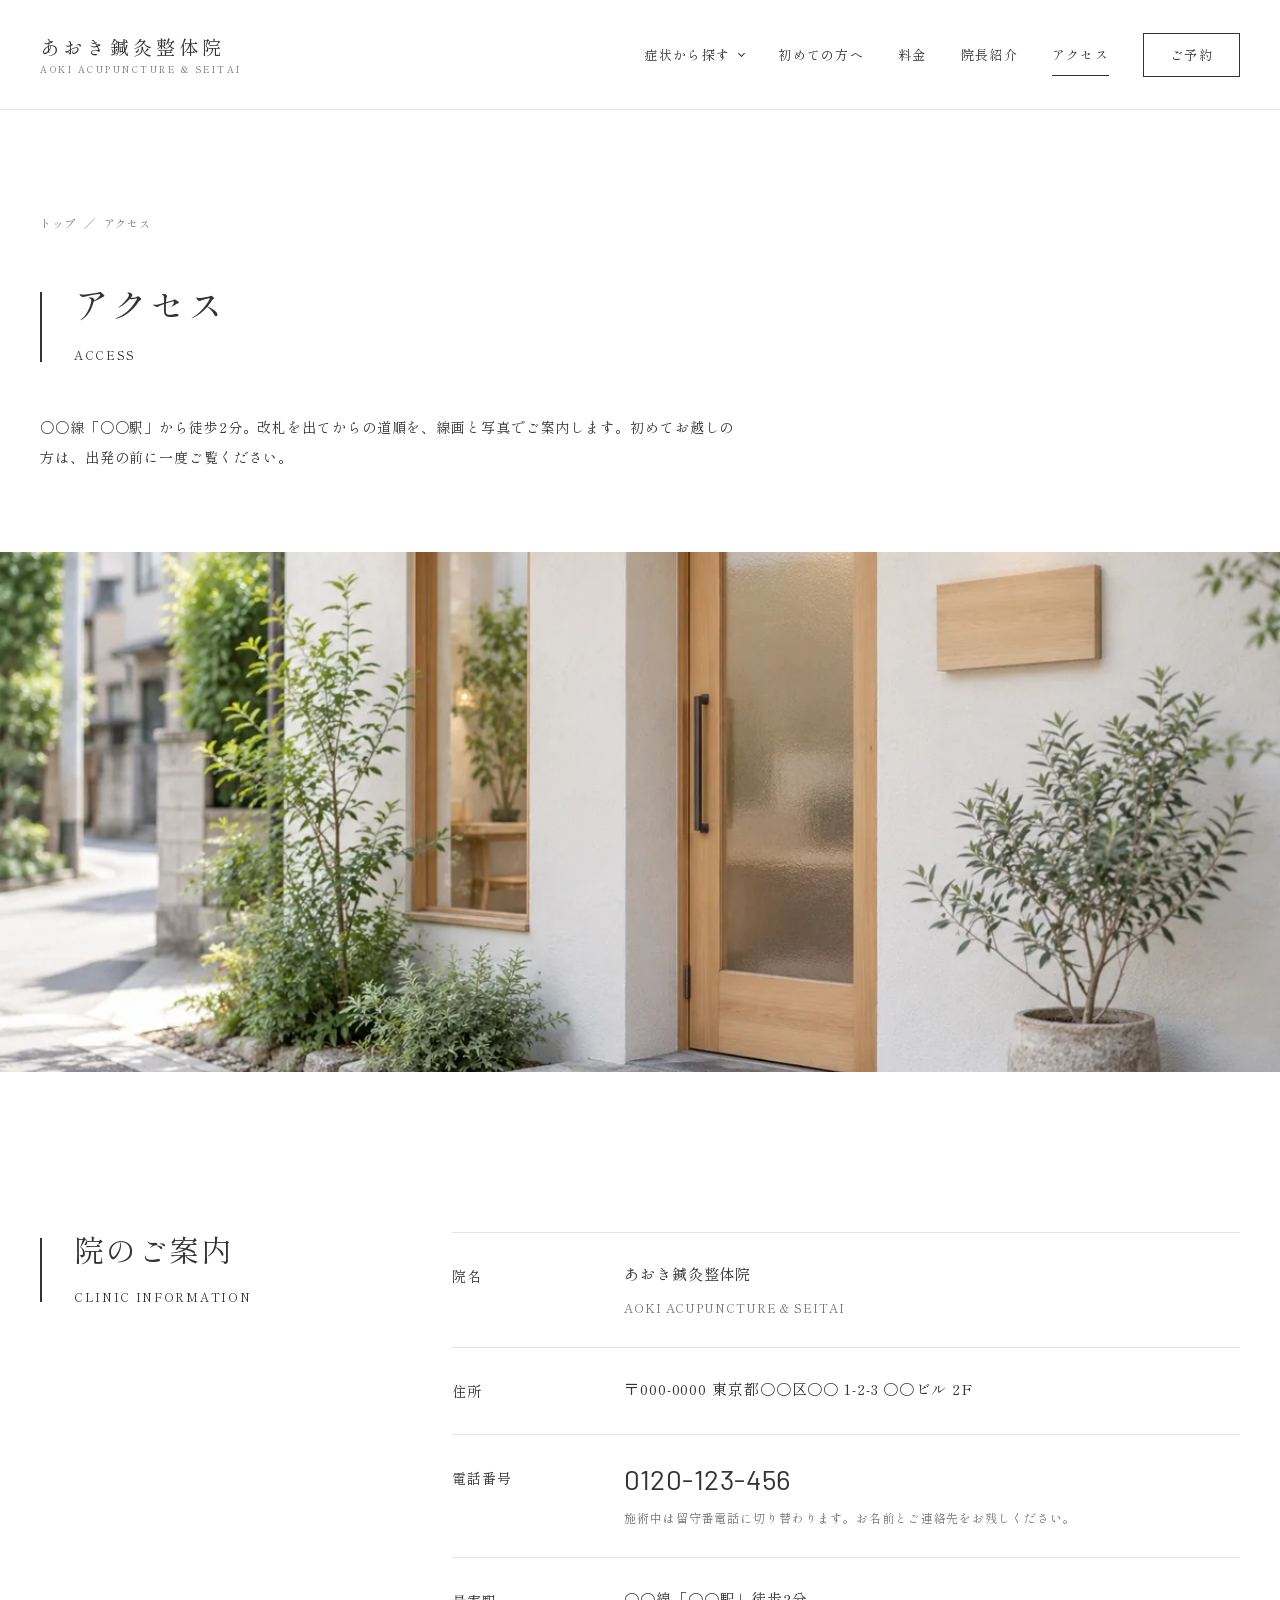
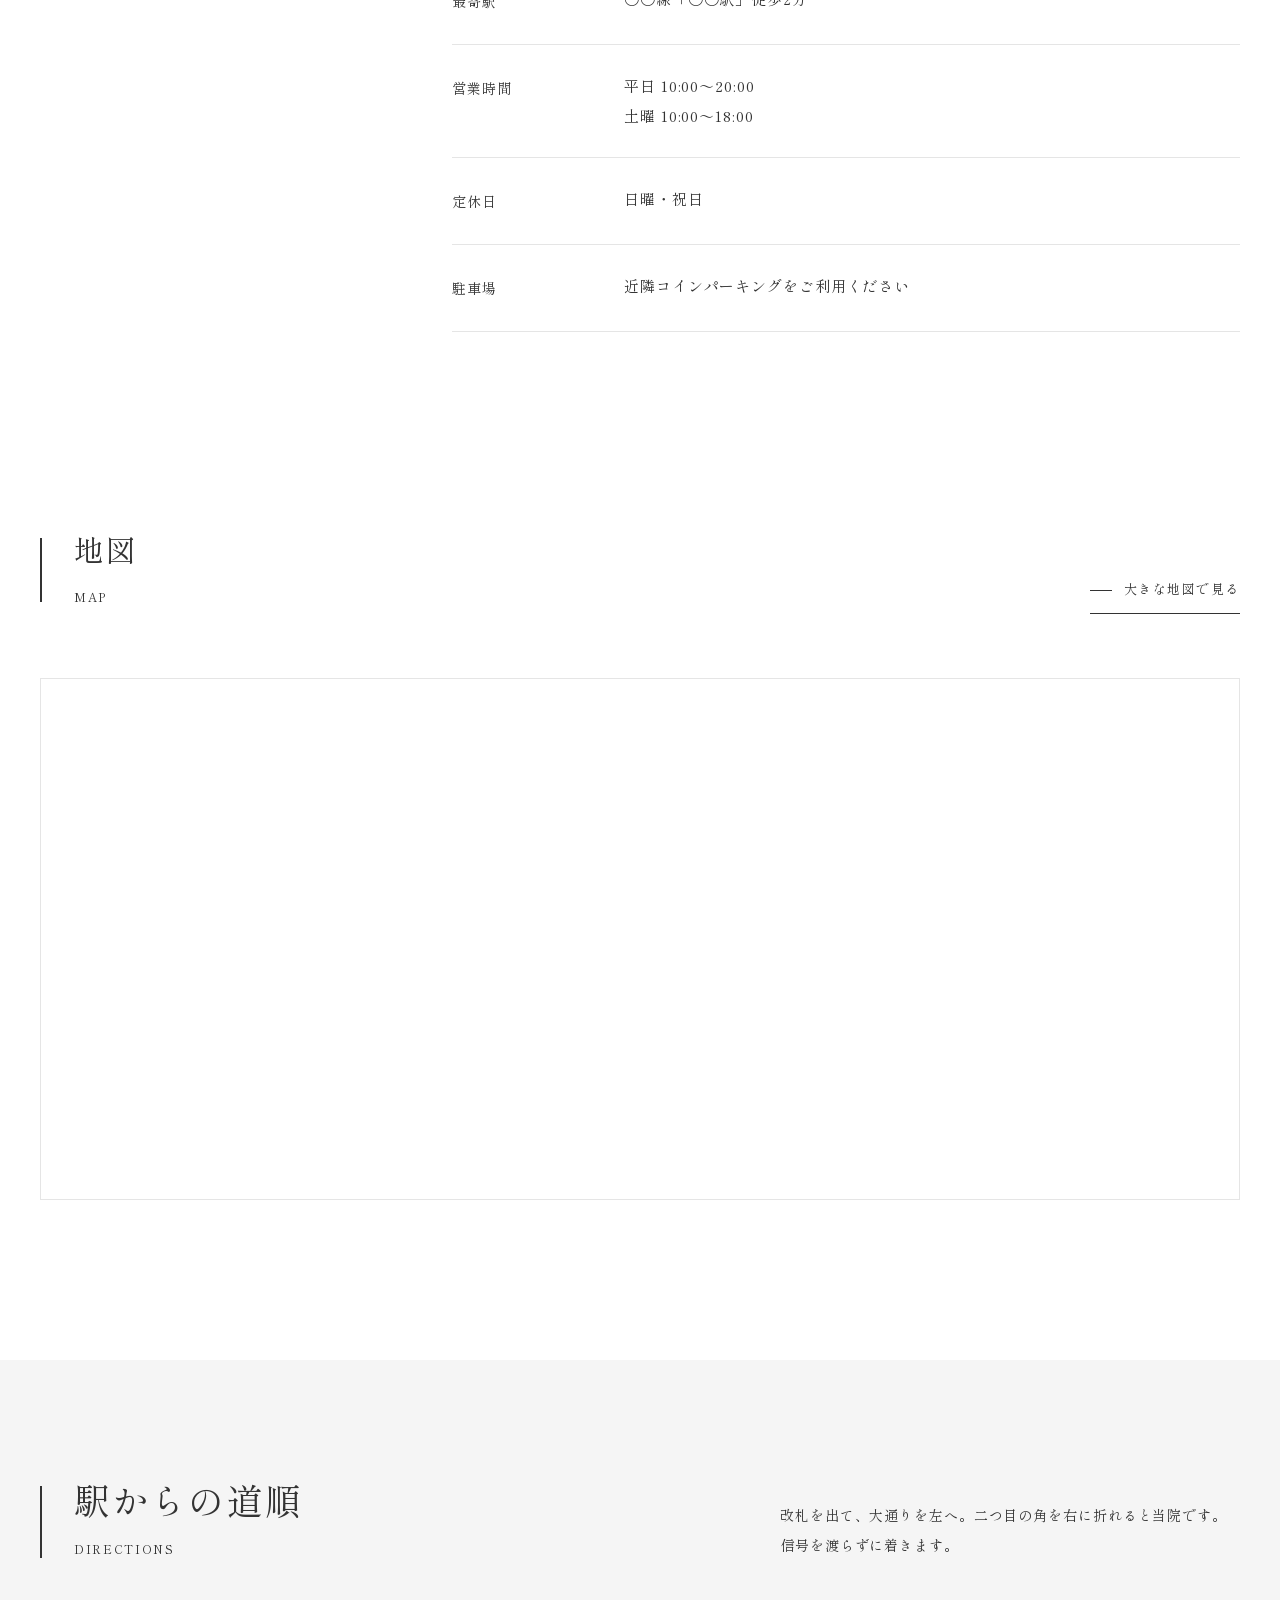
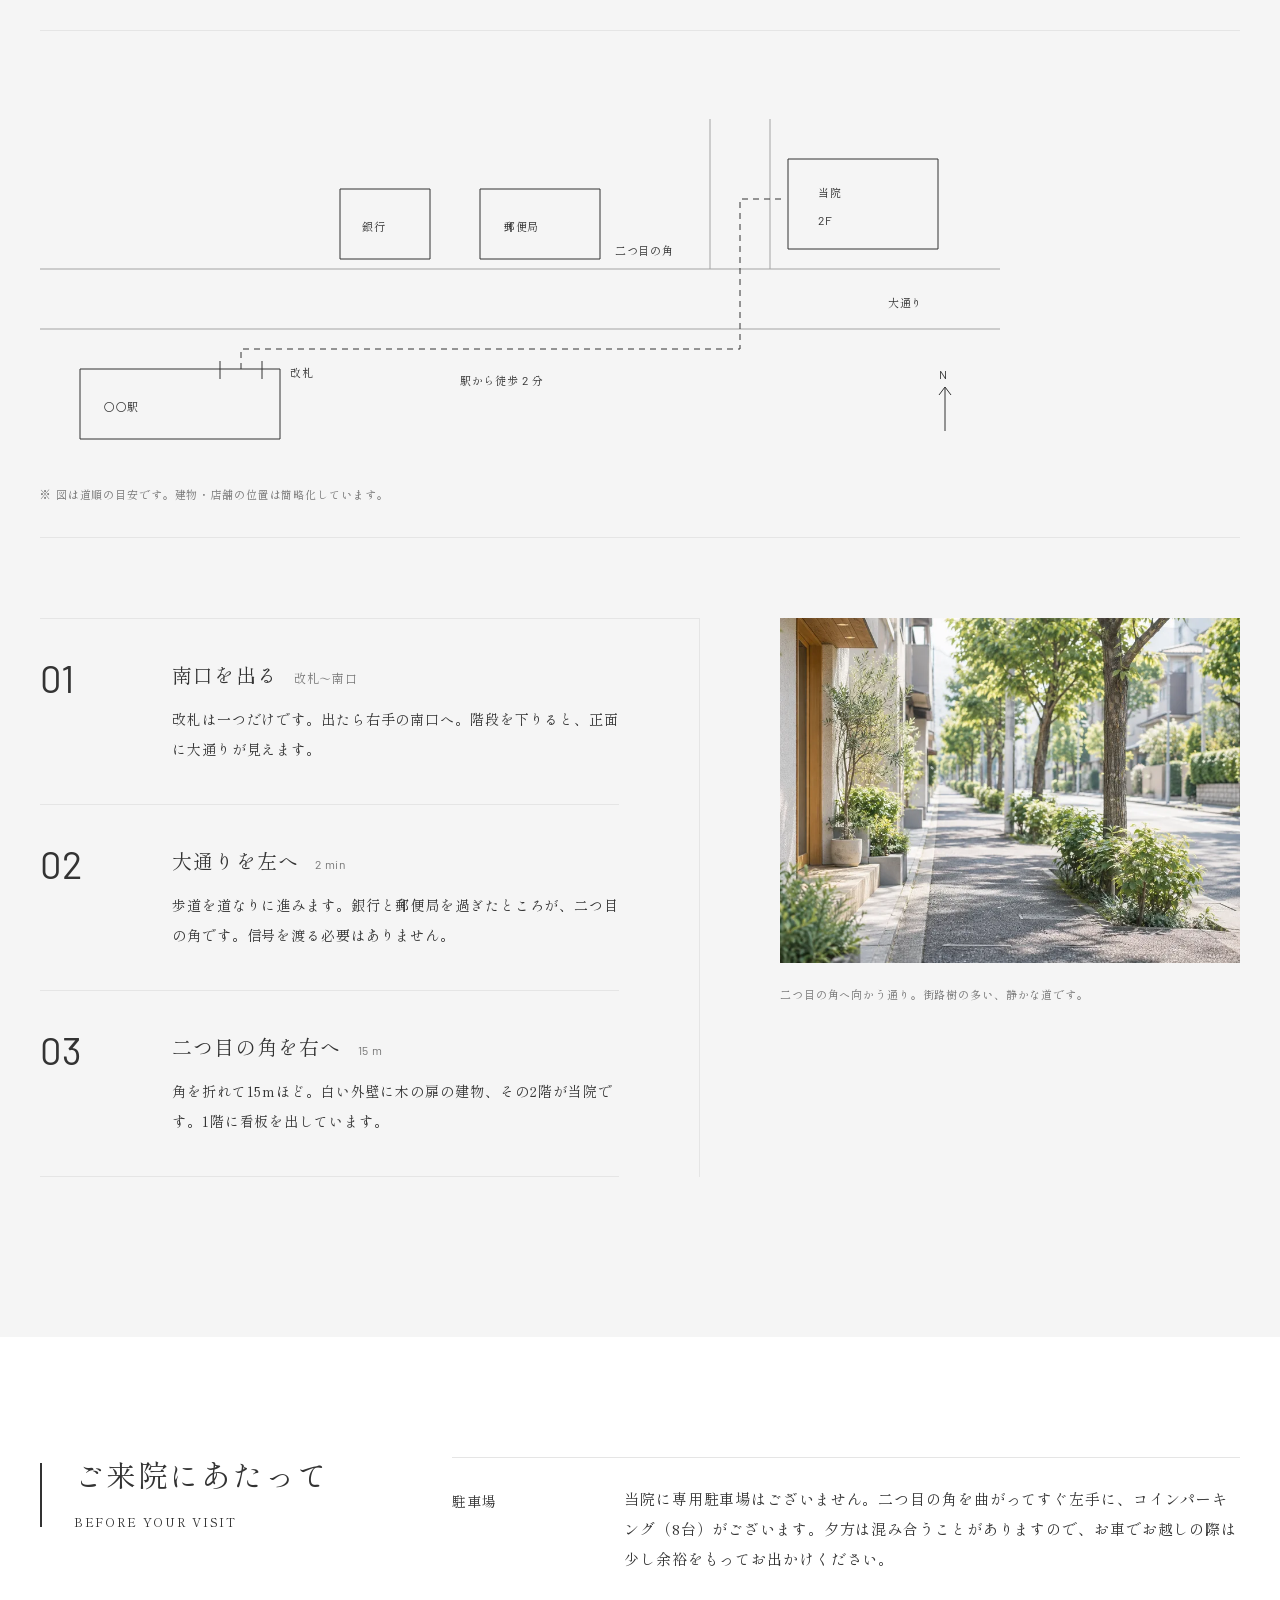
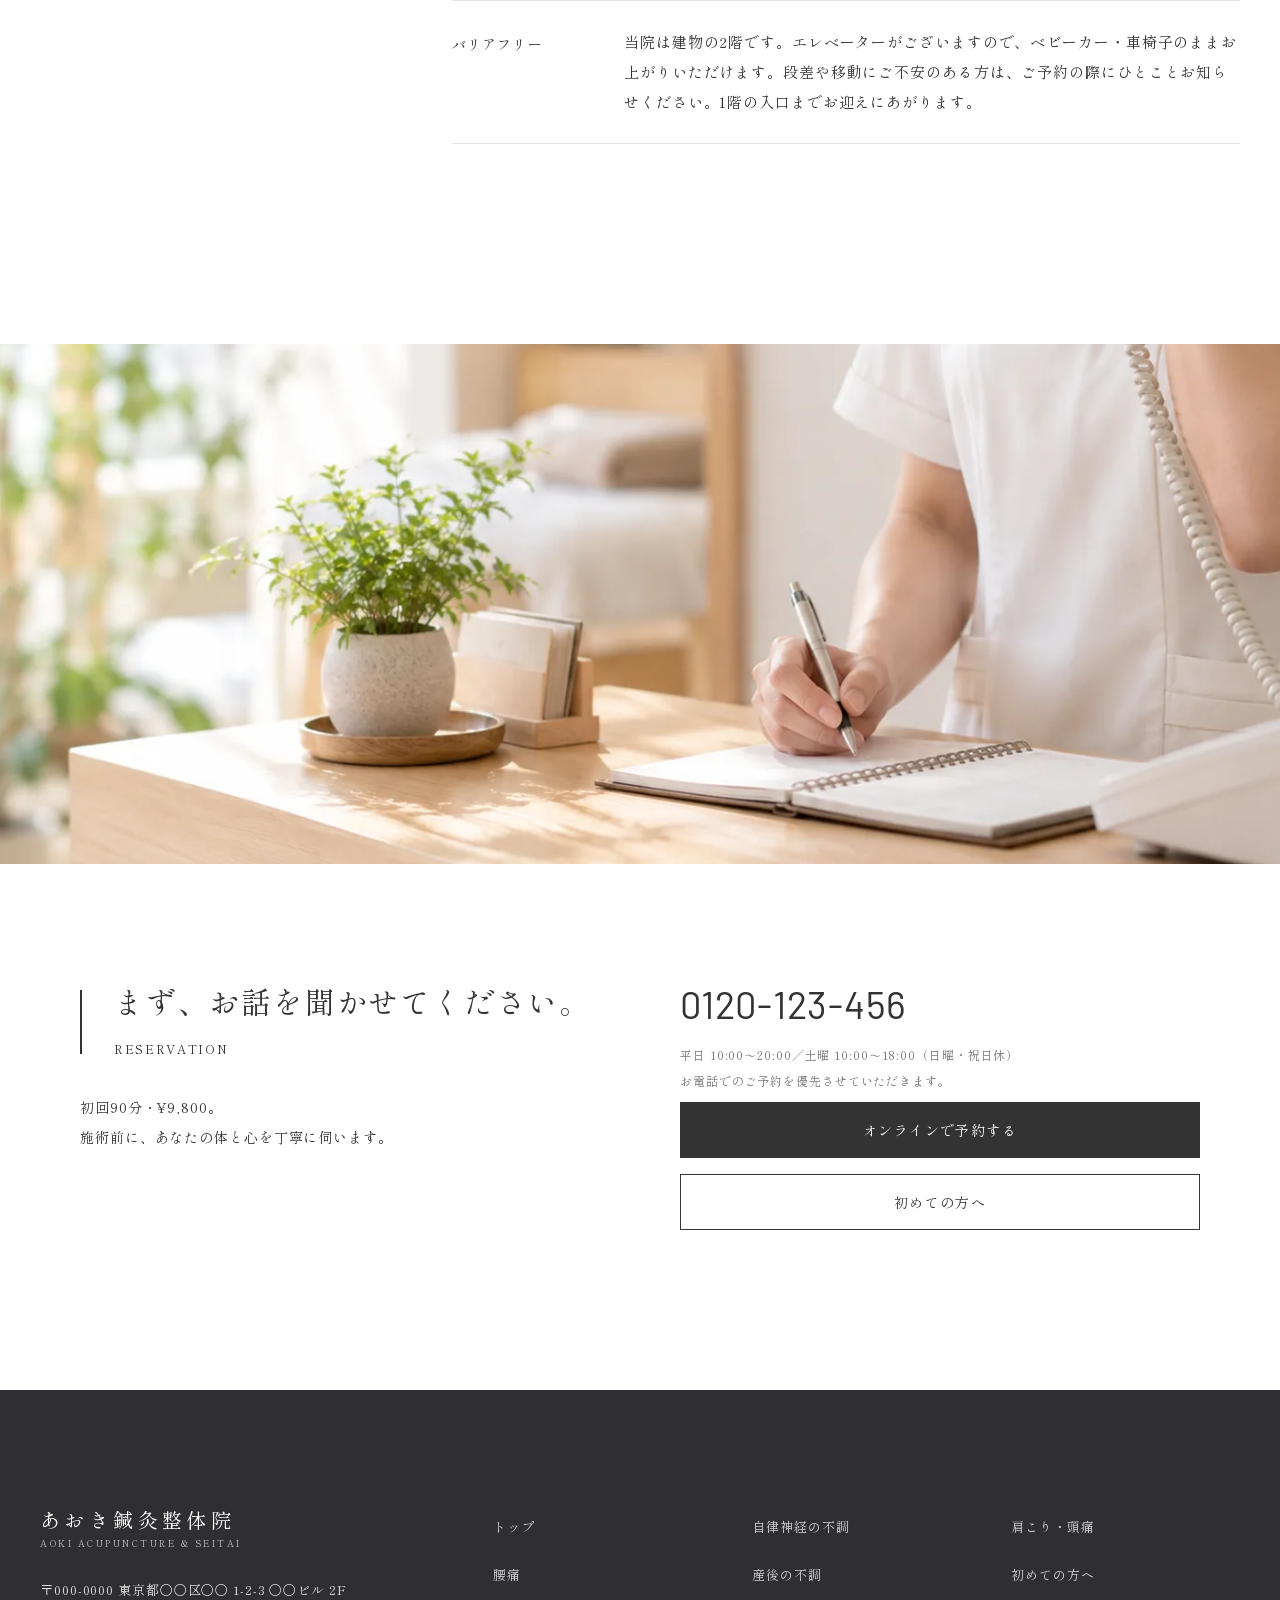
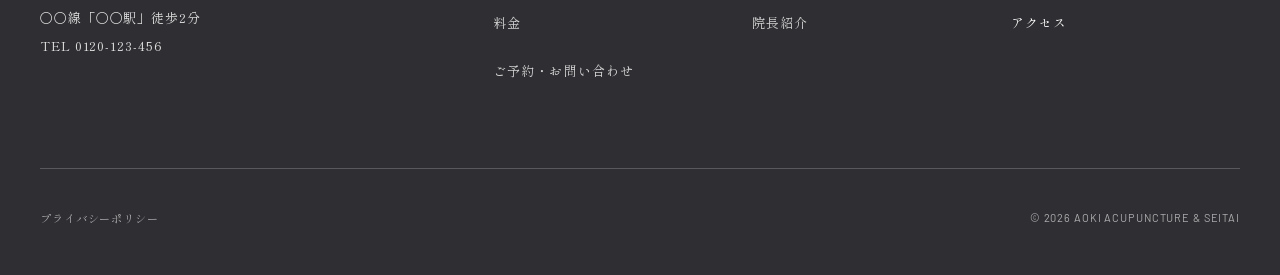
==== access/index.html @ 011b3045 "あおき鍼灸整体院（架空）— 治療院サイト 12ページ アンカー＝guntû の実測踏襲。1px罫と余白と級数だけで組み、 アクセント色・カード・角丸・影を持たない構成。 症状別4ページ／初診ハブ／帳面" ====
<!DOCTYPE html>
<html lang="ja">
<head>
<meta charset="UTF-8">
<meta name="viewport" content="width=device-width, initial-scale=1, viewport-fit=cover">
<title>アクセス｜あおき鍼灸整体院</title>
<meta name="description" content="あおき鍼灸整体院へのアクセス。○○線「○○駅」徒歩2分。住所・電話・営業時間・定休日・駐車場のご案内と、改札からの道順（線画マップ・写真・3ステップ）、バリアフリーについてまとめています。">
<meta name="theme-color" content="#2f2f33">
<link rel="canonical" href="https://sumiyakastudio.github.io/aoki-seitai/access/">
<meta property="og:site_name" content="あおき鍼灸整体院">
<meta property="og:type" content="website">
<meta property="og:title" content="アクセス｜あおき鍼灸整体院">
<meta property="og:description" content="○○線「○○駅」徒歩2分。改札からの道順を線画と写真でご案内します。">
<meta property="og:url" content="https://sumiyakastudio.github.io/aoki-seitai/access/">
<meta property="og:image" content="https://sumiyakastudio.github.io/aoki-seitai/img/ogp.jpg">
<meta name="twitter:card" content="summary_large_image">
<link rel="icon" href="../img/favicon.svg" type="image/svg+xml">
<link rel="apple-touch-icon" href="../img/apple-touch-icon.png">
<link rel="preconnect" href="https://fonts.googleapis.com">
<link rel="preconnect" href="https://fonts.gstatic.com" crossorigin>
<link href="https://fonts.googleapis.com/css2?family=Shippori+Mincho:wght@400;500&family=Noto+Serif+JP:wght@400&family=Barlow:wght@400;500&display=swap" rel="stylesheet">
<link rel="stylesheet" href="../css/base.css">
<link rel="stylesheet" href="../css/page-access.css">
<!-- 計測タグ（GA4/GTM）は受注後に有効化。ここに挿入する。 -->
<script type="application/ld+json">
{"@context":"https://schema.org","@type":"LocalBusiness","name":"あおき鍼灸整体院","alternateName":"AOKI ACUPUNCTURE & SEITAI","url":"https://sumiyakastudio.github.io/aoki-seitai/","telephone":"0120-123-456","address":{"@type":"PostalAddress","postalCode":"000-0000","addressRegion":"東京都","addressLocality":"○○区","streetAddress":"○○ 1-2-3 ○○ビル 2F","addressCountry":"JP"},"openingHours":["Mo-Fr 10:00-20:00","Sa 10:00-18:00"],"image":"https://sumiyakastudio.github.io/aoki-seitai/img/ogp.jpg","priceRange":"¥7,800〜¥9,800"}
</script>
<script type="application/ld+json">
{"@context":"https://schema.org","@type":"BreadcrumbList","itemListElement":[{"@type":"ListItem","position":1,"name":"トップ","item":"https://sumiyakastudio.github.io/aoki-seitai/"},{"@type":"ListItem","position":2,"name":"アクセス","item":"https://sumiyakastudio.github.io/aoki-seitai/access/"}]}
</script>
</head>
<body>

<a class="u-skip" href="#main">本文へ移動</a>

<header class="l-header" id="header">
  <div class="l-header__inner">
    <a class="l-logo" href="../" aria-label="あおき鍼灸整体院 トップページ">
      <span class="l-logo__ja">あおき鍼灸整体院</span>
      <span class="l-logo__en">AOKI ACUPUNCTURE &amp; SEITAI</span>
    </a>
    <nav class="l-nav" aria-label="グローバルナビゲーション">
      <ul class="l-nav__list">
        <li class="l-nav__item has-sub">
          <button type="button" aria-expanded="false" aria-controls="nav-sub-symptoms">症状から探す</button>
          <ul class="l-nav__sub" id="nav-sub-symptoms">
            <li><a href="../symptoms/autonomic/">自律神経の不調</a></li>
            <li><a href="../symptoms/neck-shoulder/">肩こり・頭痛</a></li>
            <li><a href="../symptoms/lower-back/">腰痛</a></li>
            <li><a href="../symptoms/postpartum/">産後の不調</a></li>
          </ul>
        </li>
        <li class="l-nav__item"><a href="../first-visit/">初めての方へ</a></li>
        <li class="l-nav__item"><a href="../price/">料金</a></li>
        <li class="l-nav__item"><a href="../director/">院長紹介</a></li>
        <li class="l-nav__item"><a href="../access/" aria-current="page">アクセス</a></li>
      </ul>
    </nav>
    <a class="l-header__cta" href="../contact/">ご予約</a>
    <button class="l-menu-btn" type="button" aria-expanded="false" aria-controls="menu" aria-label="メニューを開閉"><span></span><span></span></button>
  </div>
</header>

<div class="l-menu" id="menu" aria-hidden="true">
  <ul class="l-menu__list">
    <li><span>症状から探す</span>
      <ul class="l-menu__sub">
        <li><a href="../symptoms/autonomic/">自律神経の不調</a></li>
        <li><a href="../symptoms/neck-shoulder/">肩こり・頭痛</a></li>
        <li><a href="../symptoms/lower-back/">腰痛</a></li>
        <li><a href="../symptoms/postpartum/">産後の不調</a></li>
      </ul>
    </li>
    <li><a href="../first-visit/">初めての方へ</a></li>
    <li><a href="../price/">料金</a></li>
    <li><a href="../director/">院長紹介</a></li>
    <li><a href="../access/" aria-current="page">アクセス</a></li>
    <li><a href="../contact/">ご予約・お問い合わせ</a></li>
  </ul>
  <div class="l-menu__foot">
    <a class="c-num" href="tel:0120123456" style="font-size:30px;letter-spacing:.02em;">0120-123-456</a>
    <p class="c-note">平日 10:00〜20:00／土曜 10:00〜18:00（日曜・祝日休）</p>
  </div>
</div>

<main id="main">

  <!-- ===== 見出し帯 ===== -->
  <div class="p-head">
    <div class="l-container">
      <nav aria-label="パンくずリスト">
        <ol class="c-breadcrumb">
          <li><a href="../">トップ</a></li>
          <li aria-current="page">アクセス</li>
        </ol>
      </nav>
      <div class="p-head__inner">
        <h1 class="p-head__title">アクセス</h1>
        <span class="p-head__en">Access</span>
      </div>
      <p class="p-head__lead">○○線「○○駅」から徒歩2分。改札を出てからの道順を、線画と写真でご案内します。初めてお越しの方は、出発の前に一度ご覧ください。</p>
    </div>
    <div class="p-head__visual l-container--full" data-reveal>
      <img src="../img/exterior.webp" alt="白い外壁と木の扉の あおき鍼灸整体院 外観" width="1200" height="800" fetchpriority="high" decoding="async">
    </div>
  </div>

  <!-- ===== ① 院のご案内 ===== -->
  <section class="l-section p-info" aria-labelledby="info-t">
    <div class="l-container">
      <div class="p-info__grid">
        <h2 class="c-title" id="info-t" data-reveal><span class="c-title__ja">院のご案内</span><span class="c-title__en">Clinic Information</span></h2>
        <dl class="c-spec c-spec--narrow" data-reveal>
          <div class="c-spec__row">
            <dt class="c-spec__key">院名</dt>
            <dd class="c-spec__val">あおき鍼灸整体院<p class="c-note">AOKI ACUPUNCTURE &amp; SEITAI</p></dd>
          </div>
          <div class="c-spec__row">
            <dt class="c-spec__key">住所</dt>
            <dd class="c-spec__val">〒000-0000 東京都○○区○○ 1-2-3 ○○ビル 2F</dd>
          </div>
          <div class="c-spec__row">
            <dt class="c-spec__key">電話番号</dt>
            <dd class="c-spec__val"><a class="c-num p-info__tel" href="tel:0120123456">0120-123-456</a><p class="c-note">施術中は留守番電話に切り替わります。お名前とご連絡先をお残しください。</p></dd>
          </div>
          <div class="c-spec__row">
            <dt class="c-spec__key">最寄駅</dt>
            <dd class="c-spec__val">○○線「○○駅」徒歩2分</dd>
          </div>
          <div class="c-spec__row">
            <dt class="c-spec__key">営業時間</dt>
            <dd class="c-spec__val">平日 10:00〜20:00<br>土曜 10:00〜18:00</dd>
          </div>
          <div class="c-spec__row">
            <dt class="c-spec__key">定休日</dt>
            <dd class="c-spec__val">日曜・祝日</dd>
          </div>
          <div class="c-spec__row">
            <dt class="c-spec__key">駐車場</dt>
            <dd class="c-spec__val">近隣コインパーキングをご利用ください</dd>
          </div>
        </dl>
      </div>
    </div>
  </section>

  <!-- ===== ② 地図 ===== -->
  <section class="l-section p-map" aria-labelledby="map-t">
    <div class="l-container">
      <div class="p-map__head">
        <h2 class="c-title" id="map-t" data-reveal><span class="c-title__ja">地図</span><span class="c-title__en">Map</span></h2>
        <a class="c-link c-link--arrow p-map__link" href="https://www.google.com/maps?q=%E6%9D%B1%E4%BA%AC%E9%A7%85" target="_blank" rel="noopener">大きな地図で見る</a>
      </div>
      <div class="p-map__frame" data-reveal>
        <iframe title="あおき鍼灸整体院 周辺の地図" src="https://www.google.com/maps?q=%E6%9D%B1%E4%BA%AC%E9%A7%85&output=embed" loading="lazy" referrerpolicy="no-referrer-when-downgrade"></iframe>
      </div>
    </div>
  </section>

  <!-- ===== ③ 駅からの道順 ===== -->
  <section class="l-band p-route" aria-labelledby="route-t">
    <div class="l-container">
      <div class="p-route__head">
        <h2 class="c-title c-title--lg" id="route-t" data-reveal><span class="c-title__ja">駅からの道順</span><span class="c-title__en">Directions</span></h2>
        <p class="c-lead" data-reveal>改札を出て、大通りを左へ。二つ目の角を右に折れると当院です。信号を渡らずに着きます。</p>
      </div>

      <div class="p-route__fig" data-reveal>
        <div class="p-route__draw p-route__draw--pc">
          <svg class="c-draw" viewBox="0 0 960 380" role="img" aria-label="○○駅の改札から当院までの道順を示した線画の地図。改札を出て大通りの歩道を進み、銀行と郵便局を過ぎた二つ目の角を右に曲がると、突き当たり手前の右手に当院があります。">
            <line class="ln-thin" x1="0" y1="190" x2="960" y2="190"></line>
            <line class="ln-thin" x1="0" y1="250" x2="960" y2="250"></line>
            <text x="848" y="228">大通り</text>
            <line class="ln-thin" x1="670" y1="190" x2="670" y2="40"></line>
            <line class="ln-thin" x1="730" y1="190" x2="730" y2="40"></line>
            <text x="575" y="176">二つ目の角</text>
            <rect class="ln" x="40" y="290" width="200" height="70"></rect>
            <text x="64" y="332">○○駅</text>
            <line class="ln" x1="180" y1="282" x2="180" y2="300"></line>
            <line class="ln" x1="222" y1="282" x2="222" y2="300"></line>
            <text x="250" y="298">改札</text>
            <rect class="ln" x="300" y="110" width="90" height="70"></rect>
            <text x="322" y="152">銀行</text>
            <rect class="ln" x="440" y="110" width="120" height="70"></rect>
            <text x="464" y="152">郵便局</text>
            <rect class="ln" x="748" y="80" width="150" height="90"></rect>
            <text x="778" y="118">当院</text>
            <text class="num" x="778" y="146">2F</text>
            <polyline class="ln-dash" points="201,290 201,270 700,270 700,120 744,120"></polyline>
            <text x="420" y="306">駅から徒歩</text>
            <text class="num" x="482" y="306">2</text>
            <text x="492" y="306">分</text>
            <line class="ln" x1="905" y1="352" x2="905" y2="308"></line>
            <polyline class="ln" points="899,316 905,308 911,316"></polyline>
            <text class="num" x="899" y="300">N</text>
          </svg>
        </div>
        <div class="p-route__draw p-route__draw--sp">
          <svg class="c-draw" viewBox="0 0 360 620" role="img" aria-label="○○駅の改札から当院までの道順を示した線画の地図。改札を出て大通りの歩道を進み、銀行と郵便局を過ぎた二つ目の角を右に曲がると、突き当たり手前の右手に当院があります。">
            <line class="ln-thin" x1="0" y1="420" x2="360" y2="420"></line>
            <line class="ln-thin" x1="0" y1="470" x2="360" y2="470"></line>
            <text x="16" y="452">大通り</text>
            <line class="ln-thin" x1="200" y1="420" x2="200" y2="180"></line>
            <line class="ln-thin" x1="260" y1="420" x2="260" y2="180"></line>
            <text x="272" y="406">二つ目の角</text>
            <rect class="ln" x="20" y="520" width="150" height="70"></rect>
            <text x="38" y="562">○○駅</text>
            <line class="ln" x1="110" y1="512" x2="110" y2="530"></line>
            <line class="ln" x1="146" y1="512" x2="146" y2="530"></line>
            <text x="182" y="528">改札</text>
            <rect class="ln" x="16" y="310" width="80" height="70"></rect>
            <text x="36" y="352">銀行</text>
            <rect class="ln" x="112" y="310" width="80" height="70"></rect>
            <text x="124" y="352">郵便局</text>
            <rect class="ln" x="176" y="86" width="140" height="80"></rect>
            <text x="204" y="124">当院</text>
            <text class="num" x="204" y="150">2F</text>
            <polyline class="ln-dash" points="128,520 128,492 230,492 230,166"></polyline>
            <text x="16" y="508">駅から徒歩</text>
            <text class="num" x="78" y="508">2</text>
            <text x="88" y="508">分</text>
            <line class="ln" x1="40" y1="250" x2="40" y2="206"></line>
            <polyline class="ln" points="34,214 40,206 46,214"></polyline>
            <text class="num" x="34" y="198">N</text>
          </svg>
        </div>
        <p class="c-cap p-route__cap">※ 図は道順の目安です。建物・店舗の位置は簡略化しています。</p>
      </div>

      <div class="c-split c-split--narrow c-split--rule p-route__grid">
        <ol class="c-steps" data-reveal>
          <li class="c-steps__item">
            <div>
              <h3 class="c-steps__title">南口を出る<span class="c-steps__time">改札〜南口</span></h3>
              <p class="c-steps__text">改札は一つだけです。出たら右手の南口へ。階段を下りると、正面に大通りが見えます。</p>
            </div>
          </li>
          <li class="c-steps__item">
            <div>
              <h3 class="c-steps__title">大通りを左へ<span class="c-steps__time">2 min</span></h3>
              <p class="c-steps__text">歩道を道なりに進みます。銀行と郵便局を過ぎたところが、二つ目の角です。信号を渡る必要はありません。</p>
            </div>
          </li>
          <li class="c-steps__item">
            <div>
              <h3 class="c-steps__title">二つ目の角を右へ<span class="c-steps__time">15 m</span></h3>
              <p class="c-steps__text">角を折れて15mほど。白い外壁に木の扉の建物、その2階が当院です。1階に看板を出しています。</p>
            </div>
          </li>
        </ol>
        <figure class="c-figure p-route__photo" data-reveal>
          <img src="../img/route-01.webp" alt="駅から当院へ向かう、緑の多い住宅街の通り" width="800" height="600" loading="lazy" decoding="async">
          <figcaption>二つ目の角へ向かう通り。街路樹の多い、静かな道です。</figcaption>
        </figure>
      </div>
    </div>
  </section>

  <!-- ===== ④ ご来院にあたって ===== -->
  <section class="l-section p-before" aria-labelledby="before-t">
    <div class="l-container">
      <div class="p-before__grid">
        <h2 class="c-title" id="before-t" data-reveal><span class="c-title__ja">ご来院にあたって</span><span class="c-title__en">Before Your Visit</span></h2>
        <dl class="c-spec c-spec--narrow" data-reveal>
          <div class="c-spec__row">
            <dt class="c-spec__key">駐車場</dt>
            <dd class="c-spec__val">当院に専用駐車場はございません。二つ目の角を曲がってすぐ左手に、コインパーキング（8台）がございます。夕方は混み合うことがありますので、お車でお越しの際は少し余裕をもってお出かけください。</dd>
          </div>
          <div class="c-spec__row">
            <dt class="c-spec__key">バリアフリー</dt>
            <dd class="c-spec__val">当院は建物の2階です。エレベーターがございますので、ベビーカー・車椅子のままお上がりいただけます。段差や移動にご不安のある方は、ご予約の際にひとことお知らせください。1階の入口までお迎えにあがります。</dd>
          </div>
        </dl>
      </div>
    </div>
  </section>

</main>

<!-- ===== ご予約 ===== -->
<section class="l-cta" aria-labelledby="cta-t">
  <div class="l-cta__visual"><img src="../img/reception.webp" alt="受付で電話に応対するスタッフ" width="1400" height="1208" loading="lazy" decoding="async"></div>
  <div class="l-cta__body">
    <div class="l-cta__grid">
      <div data-reveal>
        <h2 class="c-title" id="cta-t"><span class="c-title__ja">まず、お話を<br class="br-sp">聞かせてください。</span><span class="c-title__en">Reservation</span></h2>
        <p class="c-title__lead">初回90分・¥9,800。<br>施術前に、あなたの体と心を丁寧に伺います。</p>
      </div>
      <div data-reveal>
        <a class="l-cta__tel" href="tel:0120123456">0120-123-456</a>
        <p class="l-cta__hours">平日 10:00〜20:00／土曜 10:00〜18:00（日曜・祝日休）<br>お電話でのご予約を優先させていただきます。</p>
        <div class="l-cta__btns u-mt-4">
          <a class="c-btn c-btn--fill" href="../contact/">オンラインで予約する</a>
          <a class="c-btn" href="../first-visit/">初めての方へ</a>
        </div>
      </div>
    </div>
  </div>
</section>

<footer class="l-footer">
  <div class="l-footer__inner">
    <div class="l-footer__top">
      <div>
        <a class="l-logo l-footer__logo" href="../" aria-label="あおき鍼灸整体院 トップページ">
          <span class="l-logo__ja">あおき鍼灸整体院</span>
          <span class="l-logo__en">AOKI ACUPUNCTURE &amp; SEITAI</span>
        </a>
        <address class="l-footer__addr">〒000-0000 東京都○○区○○ 1-2-3 ○○ビル 2F<br>○○線「○○駅」徒歩2分<br>TEL 0120-123-456</address>
      </div>
      <nav class="l-footer__nav" aria-label="フッターナビゲーション">
        <a href="../">トップ</a>
        <a href="../symptoms/autonomic/">自律神経の不調</a>
        <a href="../symptoms/neck-shoulder/">肩こり・頭痛</a>
        <a href="../symptoms/lower-back/">腰痛</a>
        <a href="../symptoms/postpartum/">産後の不調</a>
        <a href="../first-visit/">初めての方へ</a>
        <a href="../price/">料金</a>
        <a href="../director/">院長紹介</a>
        <a href="../access/" aria-current="page">アクセス</a>
        <a href="../contact/">ご予約・お問い合わせ</a>
      </nav>
    </div>
    <div class="l-footer__bottom">
      <a href="../privacy/">プライバシーポリシー</a>
      <span class="l-footer__copy">© 2026 AOKI ACUPUNCTURE &amp; SEITAI</span>
    </div>
  </div>
</footer>

<nav class="l-spbar" aria-label="ご予約ショートカット">
  <a href="tel:0120123456">お電話</a>
  <a class="is-fill" href="../contact/">ご予約</a>
</nav>

<script src="../js/main.js" defer></script>
</body>
</html>
---- css/base.css ----
/* =====================================================================
   aoki-seitai — base.css v2（憲法 _rough/references/sources-v2.md の実装）
   アンカー＝guntû。罫を1本引いて、あとは全部空白にする。
   影ゼロ／角丸ゼロ／カードゼロ／アクセント色ゼロ。
   ===================================================================== */

/* ---------- 0. トークン ---------- */
:root{
  --bg:#fff; --bg-soft:#f5f5f5; --bg-mid:#efefef;
  --ink:#333; --ink-mid:#767676; --ink-sub:#a3a3a3; --dark:#2f2f33;
  --rule:#e5e5e5; --rule-ink:#333;
  --font:"Shippori Mincho","Noto Serif JP",serif;
  --font-num:"Barlow","Shippori Mincho",sans-serif;
  --w-full:1400px; --w-main:1200px; --w-text:700px; --w-mid:860px;
  --s-1:8px; --s-2:16px; --s-3:24px; --s-4:32px; --s-5:48px; --s-6:64px;
  --s-8:80px; --s-10:120px; --s-12:160px; --s-14:200px;
  --header-h:110px; --gutter:40px;
  --dur:1.2s;
}
@media (max-width:1023px){ :root{ --header-h:76px; --gutter:28px;
  --s-8:64px; --s-10:88px; --s-12:112px; --s-14:136px; } }
@media (max-width:767px){ :root{ --header-h:64px; --gutter:20px;
  --s-8:56px; --s-10:72px; --s-12:88px; --s-14:104px; } }

/* ---------- 1. リセット ---------- */
*,*::before,*::after{ box-sizing:border-box; }
html{ -webkit-text-size-adjust:100%; }
body{ margin:0; background:var(--bg); color:var(--ink);
  font-family:var(--font); font-size:15px; line-height:34px; letter-spacing:.06em;
  -webkit-font-smoothing:antialiased; overflow-x:clip; }
h1,h2,h3,h4,h5,p,ul,ol,dl,dd,figure,blockquote{ margin:0; }
ul,ol{ padding:0; list-style:none; }
img,svg,video,iframe{ display:block; max-width:100%; }
img{ height:auto; }
a{ color:inherit; text-decoration:none; }
button{ font:inherit; color:inherit; background:none; border:0; padding:0; cursor:pointer; }
input,textarea,select{ font:inherit; color:inherit; }
address{ font-style:normal; }
table{ border-collapse:collapse; width:100%; }
strong{ font-weight:500; }
:focus-visible{ outline:1px solid var(--ink); outline-offset:4px; }
.u-skip{ position:absolute; left:12px; top:-80px; z-index:10000; padding:12px 20px; background:var(--ink); color:#fff; font-size:13px; letter-spacing:.08em; }
.u-skip:focus{ top:12px; }
.u-vh{ position:absolute!important; width:1px; height:1px; margin:-1px; padding:0; overflow:hidden; clip:rect(0 0 0 0); clip-path:inset(50%); white-space:nowrap; border:0; }
body.is-locked{ overflow:hidden; }
::selection{ background:#e8e8e6; }

/* ---------- 2. タイポグラフィ ---------- */
h1,h2,h3,h4{ font-family:var(--font); font-weight:400; color:var(--ink); letter-spacing:.06em; }
.c-num{ font-family:var(--font-num); letter-spacing:.02em; font-weight:400; }
.c-en{ font-family:var(--font); font-size:12px; letter-spacing:.12em; text-transform:uppercase; color:var(--ink); line-height:1.6; }
.c-lead{ font-size:14px; line-height:30px; }
.c-note{ font-size:12px; line-height:26px; color:var(--ink-mid); }
.c-cap{ font-size:11px; line-height:22px; color:var(--ink-mid); letter-spacing:.08em; }
.br-sp{ display:none; }
@media (max-width:767px){ .br-sp{ display:inline; } .br-pc{ display:none; } }
.u-nb{ white-space:nowrap; }

/* ---------- 3. レイアウト ---------- */
.l-container{ width:100%; max-width:calc(var(--w-main) + var(--gutter)*2); margin:0 auto; padding:0 var(--gutter); }
.l-container--text{ max-width:calc(var(--w-text) + var(--gutter)*2); }
.l-container--mid{ max-width:calc(var(--w-mid) + var(--gutter)*2); }
.l-container--full{ width:100%; max-width:var(--w-full); margin:0 auto; padding:0; }
.l-section{ position:relative; }
.l-band{ position:relative; background:var(--bg-soft); }
.l-band--mid{ background:var(--bg-mid); }
.l-rule{ border:0; border-top:1px solid var(--rule); margin:0; }

.u-mt-2{margin-top:var(--s-2)} .u-mt-3{margin-top:var(--s-3)} .u-mt-4{margin-top:var(--s-4)} .u-mt-5{margin-top:var(--s-5)} .u-mt-6{margin-top:var(--s-6)} .u-mt-8{margin-top:var(--s-8)} .u-mt-10{margin-top:var(--s-10)} .u-mt-12{margin-top:var(--s-12)}
.u-mb-2{margin-bottom:var(--s-2)} .u-mb-3{margin-bottom:var(--s-3)} .u-mb-4{margin-bottom:var(--s-4)} .u-mb-5{margin-bottom:var(--s-5)} .u-mb-6{margin-bottom:var(--s-6)} .u-mb-8{margin-bottom:var(--s-8)} .u-mb-10{margin-bottom:var(--s-10)}
.u-pt-8{padding-top:var(--s-8)} .u-pt-10{padding-top:var(--s-10)} .u-pt-12{padding-top:var(--s-12)} .u-pt-14{padding-top:var(--s-14)}
.u-pb-8{padding-bottom:var(--s-8)} .u-pb-10{padding-bottom:var(--s-10)} .u-pb-12{padding-bottom:var(--s-12)} .u-pb-14{padding-bottom:var(--s-14)}
.u-center{ text-align:center; }

/* ---------- 4. ヘッダー ---------- */
.l-header{ position:fixed; top:0; left:0; width:100%; height:var(--header-h); z-index:900;
  background:rgba(255,255,255,.94); transition:height .3s ease, background .3s ease; }
.l-header.is-scroll{ height:76px; }
.l-header::after{ content:""; position:absolute; left:0; right:0; bottom:0; height:1px; background:var(--rule); }
.l-header__inner{ height:100%; display:flex; align-items:center; padding:0 var(--gutter); }
.l-logo{ display:block; line-height:1; }
.l-logo__ja{ display:block; font-size:19px; letter-spacing:.22em; color:var(--ink); }
.l-logo__en{ display:block; font-size:9px; letter-spacing:.28em; color:var(--ink-mid); margin-top:9px; }
.l-nav{ margin-left:auto; }
.l-nav__list{ display:flex; align-items:center; gap:34px; }
.l-nav__item{ position:relative; }
.l-nav__item > a, .l-nav__item > button{ display:inline-flex; align-items:center; height:var(--header-h); font-size:13px; letter-spacing:.1em; color:var(--ink); white-space:nowrap; transition:opacity .25s, height .3s ease; }
.l-header.is-scroll .l-nav__item > a, .l-header.is-scroll .l-nav__item > button{ height:76px; }
.l-nav__item > a:hover, .l-nav__item > button:hover{ opacity:.55; }
.l-nav__item > a[aria-current="page"]{ position:relative; }
.l-nav__item > a[aria-current="page"]::after{ content:""; position:absolute; left:0; right:0; bottom:34px; height:1px; background:var(--ink); }
.l-nav__item.has-sub > button::after{ content:""; display:inline-block; width:5px; height:5px; margin-left:9px; border-right:1px solid currentColor; border-bottom:1px solid currentColor; transform:translateY(-2px) rotate(45deg); }
.l-nav__sub{ position:absolute; left:-20px; top:calc(100% - 20px); min-width:210px; padding:10px 0; background:#fff; border:1px solid var(--rule);
  opacity:0; visibility:hidden; transform:translateY(6px); transition:opacity .25s, transform .25s, visibility .25s; }
.l-nav__item.has-sub:hover .l-nav__sub, .l-nav__item.has-sub.is-open .l-nav__sub{ opacity:1; visibility:visible; transform:none; }
.l-nav__sub a{ display:block; padding:10px 20px; font-size:13px; letter-spacing:.08em; color:var(--ink); transition:background .2s; }
.l-nav__sub a:hover, .l-nav__sub a[aria-current="page"]{ background:var(--bg-soft); }
.l-header__cta{ display:inline-flex; align-items:center; justify-content:center; height:44px; padding:0 26px; margin-left:34px; border:1px solid var(--ink); font-size:13px; letter-spacing:.1em; color:var(--ink); transition:background .25s, color .25s; }
.l-header__cta:hover{ background:var(--ink); color:#fff; }
.l-menu-btn{ display:none; position:relative; width:40px; height:40px; margin-left:auto; }
.l-menu-btn span{ position:absolute; left:8px; width:24px; height:1px; background:var(--ink); transition:transform .3s, opacity .3s; }
.l-menu-btn span:nth-child(1){ top:15px; } .l-menu-btn span:nth-child(2){ top:24px; }
.l-menu-btn[aria-expanded="true"] span:nth-child(1){ transform:translateY(4.5px) rotate(20deg); }
.l-menu-btn[aria-expanded="true"] span:nth-child(2){ transform:translateY(-4.5px) rotate(-20deg); }
.l-menu{ position:fixed; inset:0; z-index:880; background:var(--bg); overflow-y:auto; -webkit-overflow-scrolling:touch;
  padding:calc(var(--header-h) + 28px) var(--gutter) 120px; opacity:0; visibility:hidden; transition:opacity .35s ease, visibility .35s; }
.l-menu.is-open{ opacity:1; visibility:visible; }
.l-menu__list > li{ border-top:1px solid var(--rule); }
.l-menu__list > li:last-child{ border-bottom:1px solid var(--rule); }
.l-menu__list > li > a{ display:block; padding:22px 2px; font-size:17px; letter-spacing:.1em; }
.l-menu__list > li > span{ display:block; padding:20px 2px 4px; font-size:12px; letter-spacing:.12em; color:var(--ink-mid); }
.l-menu__sub{ padding:0 0 16px 18px; }
.l-menu__sub a{ display:block; padding:11px 2px; font-size:15px; letter-spacing:.08em; }
.l-menu__foot{ margin-top:48px; }
@media (max-width:1023px){
  .l-nav, .l-header__cta{ display:none; }
  .l-menu-btn{ display:block; }
  .l-logo__ja{ font-size:16px; letter-spacing:.18em; } .l-logo__en{ font-size:8px; margin-top:7px; }
}

/* ---------- 5. 見出しの型（guntûの署名：2px×70pxの縦罫＋詰めた見出し＋明朝の欧文） ---------- */
.c-title{ position:relative; padding-left:34px; }
.c-title::before{ content:""; position:absolute; left:0; top:6px; width:2px; height:64px; background:var(--rule-ink); }
.c-title__ja{ display:block; font-size:30px; line-height:34px; letter-spacing:.06em; color:var(--ink); }
.c-title__en{ display:block; margin-top:14px; font-size:12px; letter-spacing:.14em; text-transform:uppercase; color:var(--ink); }
.c-title--lg .c-title__ja{ font-size:36px; line-height:38px; }
.c-title--lg::before{ height:72px; }
.c-title--plain{ padding-left:0; }
.c-title--plain::before{ display:none; }
.c-title__lead{ margin-top:26px; font-size:14px; line-height:30px; }
.c-h3{ font-size:20px; line-height:32px; letter-spacing:.06em; }
.c-h4{ font-size:16px; line-height:30px; letter-spacing:.06em; }
@media (max-width:767px){
  .c-title{ padding-left:24px; }
  .c-title::before{ height:48px; top:4px; }
  .c-title__ja{ font-size:23px; line-height:30px; }
  .c-title--lg .c-title__ja{ font-size:27px; line-height:34px; }
  .c-title--lg::before{ height:56px; }
  .c-title__en{ margin-top:10px; font-size:11px; }
  .c-h3{ font-size:17px; line-height:28px; }
}

/* ---------- 6. 下層ページの見出し帯 ---------- */
.p-head{ padding-top:calc(var(--header-h) + 96px); }
.p-head__inner{ position:relative; padding-left:34px; }
.p-head__inner::before{ content:""; position:absolute; left:0; top:8px; width:2px; height:70px; background:var(--rule-ink); }
.p-head__title{ font-size:36px; line-height:38px; letter-spacing:.06em; }
.p-head__en{ display:block; margin-top:16px; font-size:12px; letter-spacing:.14em; text-transform:uppercase; }
.p-head__lead{ max-width:var(--w-text); margin-top:40px; font-size:14px; line-height:30px; }
.c-breadcrumb{ display:flex; flex-wrap:wrap; gap:8px; margin-bottom:44px; font-size:11px; letter-spacing:.08em; color:var(--ink-mid); }
.c-breadcrumb a{ color:var(--ink-mid); transition:opacity .2s; }
.c-breadcrumb a:hover{ opacity:.6; }
.c-breadcrumb li + li::before{ content:"／"; margin-right:8px; }
.p-head__visual{ margin-top:var(--s-8); }
.p-head__visual img{ width:100%; height:auto; }
@media (max-width:767px){
  .p-head{ padding-top:calc(var(--header-h) + 56px); }
  .p-head__inner{ padding-left:24px; }
  .p-head__inner::before{ height:56px; top:6px; }
  .p-head__title{ font-size:27px; line-height:34px; }
  .p-head__lead{ margin-top:28px; }
  .c-breadcrumb{ margin-bottom:28px; }
}

/* ---------- 7. ボタン（角丸ゼロの矩形・1px罫） ---------- */
.c-btn{ display:inline-flex; align-items:center; justify-content:center; gap:14px; min-height:56px; padding:0 44px;
  border:1px solid var(--ink); font-size:14px; letter-spacing:.1em; color:var(--ink); background:transparent;
  transition:background .3s ease, color .3s ease; }
.c-btn:hover{ background:var(--ink); color:#fff; }
.c-btn--fill{ background:var(--ink); color:#fff; }
.c-btn--fill:hover{ background:var(--dark); }
.c-btn--light{ border-color:#fff; color:#fff; }
.c-btn--light:hover{ background:#fff; color:var(--ink); }
.c-btn--block{ display:flex; width:100%; }
.c-btn--sm{ min-height:48px; padding:0 30px; font-size:13px; }
.c-btn svg{ width:16px; height:16px; fill:currentColor; flex:none; }
.c-link{ display:inline-block; position:relative; padding-bottom:6px; font-size:13px; letter-spacing:.12em; color:var(--ink); }
.c-link::after{ content:""; position:absolute; left:0; bottom:0; width:100%; height:1px; background:var(--ink); transform-origin:right; transform:scaleX(1); transition:transform .35s ease; }
.c-link:hover::after{ transform:scaleX(0); }
.c-link--arrow::before{ content:""; display:inline-block; width:22px; height:1px; margin-right:12px; background:var(--ink); vertical-align:middle; }
@media (max-width:767px){ .c-btn{ min-height:52px; padding:0 26px; font-size:13px; } }

/* ---------- 8. 帳面組み（ラベル：値／スペック行） ---------- */
.c-spec{ border-top:1px solid var(--rule); }
.c-spec__row{ display:grid; grid-template-columns:200px 1fr; gap:0 32px; padding:26px 0; border-bottom:1px solid var(--rule); }
.c-spec__key{ font-size:14px; letter-spacing:.08em; color:var(--ink); }
.c-spec__val{ font-size:15px; line-height:30px; }
.c-spec__val .c-note{ margin-top:6px; }
.c-spec--narrow .c-spec__row{ grid-template-columns:140px 1fr; }
@media (max-width:767px){
  .c-spec__row, .c-spec--narrow .c-spec__row{ grid-template-columns:1fr; gap:4px; padding:20px 0; }
  .c-spec__key{ font-size:12px; color:var(--ink-mid); letter-spacing:.1em; }
}
.c-price{ border-top:1px solid var(--rule); }
.c-price__row{ display:grid; grid-template-columns:1fr auto; gap:0 40px; align-items:baseline; padding:30px 0; border-bottom:1px solid var(--rule); }
.c-price__name{ font-size:18px; letter-spacing:.06em; line-height:30px; }
.c-price__name small{ display:block; margin-top:4px; font-size:12px; line-height:24px; color:var(--ink-mid); letter-spacing:.06em; }
.c-price__val{ font-family:var(--font-num); font-size:24px; letter-spacing:.02em; white-space:nowrap; }
.c-price__val small{ font-family:var(--font); font-size:12px; margin-left:6px; color:var(--ink-mid); }
@media (max-width:767px){
  .c-price__row{ grid-template-columns:1fr; gap:8px; padding:22px 0; }
  .c-price__name{ font-size:16px; } .c-price__val{ font-size:21px; }
}

/* ---------- 9. 番号つきリスト（罫の上に大きな数字） ---------- */
.c-steps{ counter-reset:step; border-top:1px solid var(--rule); }
.c-steps__item{ counter-increment:step; display:grid; grid-template-columns:92px 1fr; gap:0 40px; padding:40px 0; border-bottom:1px solid var(--rule); }
.c-steps__item::before{ content:counter(step,decimal-leading-zero); font-family:var(--font-num); font-size:38px; line-height:1; letter-spacing:.02em; color:var(--ink); }
.c-steps__title{ font-size:20px; line-height:32px; letter-spacing:.06em; }
.c-steps__time{ display:inline-block; margin-left:16px; font-family:var(--font-num); font-size:12px; letter-spacing:.06em; color:var(--ink-mid); }
.c-steps__text{ margin-top:10px; font-size:14px; line-height:30px; }
.c-steps--media .c-steps__item{ grid-template-columns:92px 1fr 300px; }
.c-steps--media .c-steps__item img{ width:300px; height:200px; object-fit:cover; }
@media (max-width:1023px){ .c-steps--media .c-steps__item{ grid-template-columns:92px 1fr; } .c-steps--media .c-steps__item img{ display:none; } }
@media (max-width:767px){
  .c-steps__item, .c-steps--media .c-steps__item{ grid-template-columns:52px 1fr; gap:0 20px; padding:28px 0; }
  .c-steps__item::before{ font-size:26px; }
  .c-steps__title{ font-size:17px; line-height:28px; }
  .c-steps__time{ display:block; margin:4px 0 0; }
}

/* ---------- 10. 症状チェック（罫だけの2段組） ---------- */
.c-check{ display:grid; grid-template-columns:1fr 1fr; gap:0 80px; border-top:1px solid var(--rule); }
.c-check__item{ padding:24px 0; border-bottom:1px solid var(--rule); }
.c-check__name{ font-size:16px; letter-spacing:.06em; line-height:28px; }
.c-check__note{ margin-top:2px; font-size:12px; line-height:24px; color:var(--ink-mid); }
@media (max-width:767px){ .c-check{ grid-template-columns:1fr; gap:0; } .c-check__item{ padding:18px 0; } }

/* ---------- 11. 声（引用） ---------- */
.c-voice{ padding:48px 0; border-bottom:1px solid var(--rule); }
.c-voice:first-child{ border-top:1px solid var(--rule); }
.c-voice__quote{ font-size:22px; line-height:40px; letter-spacing:.06em; }
.c-voice__text{ max-width:var(--w-text); margin-top:20px; font-size:14px; line-height:30px; }
.c-voice__meta{ margin-top:20px; font-size:12px; letter-spacing:.1em; color:var(--ink-mid); }
.c-voice__meta strong{ font-family:var(--font-num); font-weight:400; margin-right:10px; }
@media (max-width:767px){ .c-voice{ padding:32px 0; } .c-voice__quote{ font-size:18px; line-height:34px; } }

/* ---------- 12. 写真ブロック（全幅と1200pxの密度差） ---------- */
.c-figure{ margin:0; }
.c-figure img{ width:100%; }
.c-figure figcaption{ margin-top:14px; font-size:11px; letter-spacing:.08em; color:var(--ink-mid); }
.c-figure--full{ max-width:var(--w-full); margin-left:auto; margin-right:auto; }
.c-split{ display:grid; grid-template-columns:1fr 1fr; gap:0 80px; align-items:start; }
.c-split--narrow{ grid-template-columns:1fr 460px; }
.c-split--wide{ grid-template-columns:560px 1fr; }
.c-split--rule > *:first-child{ padding-right:80px; border-right:1px solid var(--rule); }
@media (max-width:1023px){
  .c-split, .c-split--narrow, .c-split--wide{ grid-template-columns:1fr; gap:40px 0; }
  .c-split--rule > *:first-child{ padding-right:0; padding-bottom:40px; border-right:0; border-bottom:1px solid var(--rule); }
}

/* ---------- 13. 一覧（カードにしない＝罫と余白だけ） ---------- */
.c-index{ display:grid; grid-template-columns:repeat(3,1fr); gap:0; border-top:1px solid var(--rule); }
.c-index__item{ display:block; padding:36px 40px 40px 0; border-bottom:1px solid var(--rule); }
.c-index__item + .c-index__item{ border-left:1px solid var(--rule); padding-left:40px; }
.c-index__no{ font-family:var(--font-num); font-size:12px; letter-spacing:.1em; color:var(--ink-mid); }
.c-index__title{ margin-top:12px; font-size:19px; line-height:32px; letter-spacing:.06em; }
.c-index__text{ margin-top:10px; font-size:13px; line-height:28px; color:var(--ink); }
.c-index__more{ display:inline-block; margin-top:20px; font-size:12px; letter-spacing:.12em; }
.c-index__more::before{ content:""; display:inline-block; width:20px; height:1px; margin-right:10px; background:var(--ink); vertical-align:middle; }
a.c-index__item{ transition:background .3s; }
a.c-index__item:hover{ background:var(--bg-soft); }
.c-index--2{ grid-template-columns:repeat(2,1fr); }
@media (max-width:1023px){ .c-index, .c-index--2{ grid-template-columns:1fr; } .c-index__item + .c-index__item{ border-left:0; padding-left:0; } .c-index__item{ padding:28px 0 32px; } }
.c-related{ display:grid; grid-template-columns:repeat(3,1fr); gap:0 40px; }
.c-related__item{ display:block; }
.c-related__item img{ width:100%; aspect-ratio:3/2; object-fit:cover; transition:opacity .4s; }
.c-related__item:hover img{ opacity:.78; }
.c-related__title{ margin-top:18px; padding-top:18px; border-top:1px solid var(--rule); font-size:17px; letter-spacing:.06em; }
.c-related__text{ margin-top:8px; font-size:12px; line-height:26px; color:var(--ink-mid); }
@media (max-width:767px){ .c-related{ grid-template-columns:1fr; gap:36px 0; } }

/* ---------- 14. FAQ ---------- */
.c-faq{ border-top:1px solid var(--rule); }
.c-faq__item{ border-bottom:1px solid var(--rule); }
.c-faq__q{ position:relative; display:block; width:100%; padding:28px 56px 28px 0; text-align:left; font-size:17px; line-height:32px; letter-spacing:.06em; color:var(--ink); }
.c-faq__q::after{ content:""; position:absolute; right:4px; top:44px; width:13px; height:1px; background:var(--ink); }
.c-faq__q::before{ content:""; position:absolute; right:10px; top:38px; width:1px; height:13px; background:var(--ink); transition:transform .3s, opacity .3s; }
.c-faq__q[aria-expanded="true"]::before{ transform:rotate(90deg); opacity:0; }
.c-faq__a{ overflow:hidden; max-height:0; visibility:hidden; transition:max-height .4s ease, visibility 0s linear .4s; }
.c-faq__q[aria-expanded="true"] + .c-faq__a{ visibility:visible; transition:max-height .4s ease, visibility 0s; }
.c-faq__a-inner{ max-width:var(--w-text); padding:0 0 30px; font-size:14px; line-height:30px; }
@media (max-width:767px){ .c-faq__q{ padding:22px 44px 22px 0; font-size:15px; line-height:28px; } .c-faq__q::after{ top:36px; } .c-faq__q::before{ top:30px; } }

/* ---------- 15. 線画（guntûの間取り図の翻訳） ---------- */
.c-draw{ width:100%; height:auto; }
.c-draw .ln{ fill:none; stroke:var(--ink); stroke-width:1; vector-effect:non-scaling-stroke; }
.c-draw .ln-thin{ fill:none; stroke:var(--ink-sub); stroke-width:1; vector-effect:non-scaling-stroke; }
.c-draw .ln-dash{ fill:none; stroke:var(--ink-sub); stroke-width:1; stroke-dasharray:3 4; vector-effect:non-scaling-stroke; }
.c-draw text{ font-family:var(--font); font-size:11px; letter-spacing:.06em; fill:var(--ink); }
.c-draw .num{ font-family:var(--font-num); font-size:12px; fill:var(--ink); }

/* ---------- 16. フォーム ---------- */
.c-form__field{ padding:30px 0; border-bottom:1px solid var(--rule); }
.c-form__field:first-of-type{ border-top:1px solid var(--rule); }
.c-form__label{ display:flex; align-items:center; gap:12px; margin-bottom:14px; font-size:14px; letter-spacing:.08em; }
.c-form__req{ font-family:var(--font-num); font-size:10px; letter-spacing:.1em; color:#fff; background:var(--ink); padding:3px 8px; }
.c-form__opt{ font-family:var(--font-num); font-size:10px; letter-spacing:.1em; color:var(--ink-mid); border:1px solid var(--rule); padding:2px 7px; }
.c-form__input,.c-form__textarea,.c-form__select{ width:100%; padding:14px 2px; border:0; border-bottom:1px solid var(--rule); border-radius:0; background:transparent; font-size:16px; line-height:30px; color:var(--ink); -webkit-appearance:none; appearance:none; transition:border-color .3s; }
.c-form__input:focus,.c-form__textarea:focus,.c-form__select:focus{ border-bottom-color:var(--ink); outline:none; }
.c-form__textarea{ min-height:170px; resize:vertical; }
.c-form__select-wrap{ position:relative; }
.c-form__select-wrap::after{ content:""; position:absolute; right:6px; top:24px; width:7px; height:7px; border-right:1px solid var(--ink); border-bottom:1px solid var(--ink); transform:rotate(45deg); pointer-events:none; }
.c-form__date-wrap{ position:relative; flex:1 1 auto; min-width:0; }
.c-form__date-wrap.is-empty::before{ content:"日付を選ぶ"; position:absolute; left:2px; top:14px; font-size:16px; line-height:30px; color:var(--ink-sub); pointer-events:none; }
.c-form__date-wrap > input{ width:100%; }
.c-form__radios{ display:flex; flex-wrap:wrap; gap:14px 36px; }
.c-form__radio{ display:inline-flex; align-items:center; gap:10px; font-size:15px; cursor:pointer; }
.c-form__radio input{ width:16px; height:16px; margin:0; accent-color:var(--ink); }
.c-form__note{ margin-top:10px; font-size:12px; line-height:26px; color:var(--ink-mid); }
.c-form__submit{ display:flex; align-items:center; justify-content:center; width:320px; max-width:100%; min-height:60px; margin:56px auto 0; background:var(--ink); color:#fff; font-size:15px; letter-spacing:.14em; transition:background .3s; }
.c-form__submit:hover{ background:var(--dark); }
.c-form__agree{ display:flex; align-items:center; justify-content:center; gap:12px; margin-top:34px; font-size:14px; }
.c-form__agree input{ width:16px; height:16px; margin:0; accent-color:var(--ink); }
.c-form__agree a{ text-decoration:underline; text-underline-offset:4px; }
.c-form__hp{ position:absolute; left:0; top:0; width:1px; height:1px; margin:-1px; padding:0; overflow:hidden; clip:rect(0 0 0 0); clip-path:inset(50%); white-space:nowrap; }
.c-form__error{ display:none; margin-top:8px; font-size:12px; color:#a0513d; }
.c-form__field.is-error .c-form__error{ display:block; }
.c-form__field.is-error .c-form__input,.c-form__field.is-error .c-form__textarea{ border-bottom-color:#a0513d; }
.c-form__done{ padding:60px 0; text-align:center; }
@media (max-width:767px){ .c-form__field{ padding:24px 0; } .c-form__submit{ width:100%; } }

/* ---------- 17. ページ末尾（予約導線／フッター） ---------- */
.l-cta{ position:relative; max-width:var(--w-full); margin:0 auto; }
.l-cta__visual img{ width:100%; height:520px; object-fit:cover; }
.l-cta__body{ max-width:var(--w-main); margin:0 auto; padding:var(--s-10) var(--gutter) var(--s-12); }
.l-cta__grid{ display:grid; grid-template-columns:1fr 1fr; gap:0 80px; align-items:start; }
.l-cta__tel{ display:block; font-family:var(--font-num); font-size:38px; line-height:1.1; letter-spacing:.02em; color:var(--ink); }
.l-cta__hours{ margin-top:16px; font-size:12px; line-height:26px; color:var(--ink-mid); }
.l-cta__btns{ display:grid; gap:16px; margin-top:8px; }
@media (max-width:1199px){ .l-cta__grid{ grid-template-columns:1fr; gap:40px 0; } }
@media (max-width:1023px){ .l-cta__visual img{ height:340px; } }
@media (max-width:767px){ .l-cta__tel{ font-size:30px; } .l-cta__visual img{ height:240px; } }

.l-footer{ background:var(--dark); color:#fff; padding:var(--s-10) var(--gutter) 40px; }
.l-footer__inner{ max-width:var(--w-main); margin:0 auto; }
.l-footer__top{ display:grid; grid-template-columns:1fr 2fr; gap:0 80px; padding-bottom:var(--s-8); border-bottom:1px solid rgba(255,255,255,.2); }
.l-footer__logo .l-logo__ja{ color:#fff; font-size:20px; }
.l-footer__logo .l-logo__en{ color:rgba(255,255,255,.7); }
.l-footer__addr{ margin-top:28px; font-size:13px; line-height:28px; color:rgba(255,255,255,.85); }
.l-footer__nav{ display:grid; grid-template-columns:repeat(3,1fr); gap:14px 30px; }
.l-footer__nav a{ font-size:13px; letter-spacing:.08em; color:rgba(255,255,255,.8); transition:color .25s; }
.l-footer__nav a:hover, .l-footer__nav a[aria-current="page"]{ color:#fff; }
.l-footer__bottom{ display:flex; flex-wrap:wrap; justify-content:space-between; gap:16px; padding-top:32px; font-size:11px; letter-spacing:.08em; color:rgba(255,255,255,.6); }
.l-footer__bottom a{ color:rgba(255,255,255,.6); }
.l-footer__bottom a:hover{ color:#fff; }
.l-footer__copy{ font-family:var(--font-num); }
@media (max-width:1023px){ .l-footer__top{ grid-template-columns:1fr; gap:44px 0; } .l-footer__nav{ grid-template-columns:repeat(2,1fr); } }

.l-spbar{ display:none; }
@media (max-width:1023px){
  .l-spbar{ position:fixed; left:0; right:0; bottom:0; z-index:870; display:grid; grid-template-columns:1fr 1fr; background:#fff; border-top:1px solid var(--rule); padding-bottom:env(safe-area-inset-bottom); }
  .l-spbar a{ display:flex; align-items:center; justify-content:center; min-height:56px; font-size:13px; letter-spacing:.08em; color:var(--ink); }
  .l-spbar a + a{ border-left:1px solid var(--rule); }
  .l-spbar a.is-fill{ background:var(--ink); color:#fff; border-left-color:var(--ink); }
  .l-footer{ padding-bottom:96px; }
}

/* ---------- 18. モーション（アンカーに倣い、ほぼ動かさない） ---------- */
[data-reveal]{ opacity:0; transition:opacity var(--dur) ease; }
[data-reveal].is-in{ opacity:1; }
[data-stagger] > [data-reveal]{ transition-delay:var(--d,0s); }
html.is-shot [data-reveal]{ opacity:1!important; transition:none!important; }
html.is-shot *{ animation-duration:0s!important; }
---- css/page-access.css ----
/* =====================================================================
   page-access.css v2 — アクセス
   アンカー＝guntû。帳面組み（ラベル：値）と1pxの線画。囲まない・色を足さない。
   色は base.css の変数のみ。角丸・影・カード・アクセント色は使わない。
   ===================================================================== */

/* ---- 見出し帯の全幅写真（1400で断ち落とす） ---- */
.p-head__visual img{ height:520px; object-fit:cover; object-position:center 55%; }

/* ---- ① 院のご案内（左に見出し／右に帳面組み） ---- */
.p-info{ padding:var(--s-12) 0 var(--s-10); }
.p-info__grid{ display:grid; grid-template-columns:340px 1fr; gap:0 72px; align-items:start; }
.p-info__tel{ display:inline-block; font-size:28px; line-height:36px; }

/* ---- ② 地図（1px罫の枠で囲むだけ・角丸も影も付けない） ---- */
.p-map{ padding:var(--s-8) 0 var(--s-12); }
.p-map__head{ display:flex; flex-wrap:wrap; justify-content:space-between; align-items:flex-end; gap:20px 40px; }
.p-map__link{ padding-bottom:8px; }
.p-map__frame{ margin-top:var(--s-6); border:1px solid var(--rule); }
.p-map__frame iframe{ width:100%; height:520px; border:0; }

/* ---- ③ 駅からの道順（1pxの線画マップ＋写真＋3ステップ） ---- */
.p-route{ padding:var(--s-10) 0 var(--s-12); }
.p-route__head{ display:grid; grid-template-columns:1fr 460px; gap:0 80px; align-items:end; }
.p-route__head .c-lead{ padding-bottom:6px; }
.p-route__fig{ margin-top:var(--s-6); padding:var(--s-5) 0 var(--s-4);
  border-top:1px solid var(--rule); border-bottom:1px solid var(--rule); }
/* 道順の線は「建物」と同じ濃さで引く（--ink-sub のままだと帯の上で消える） */
.p-route__draw .ln-dash{ stroke:var(--ink); stroke-dasharray:6 5; }
.p-route__draw--pc .c-draw{ max-width:960px; }
.p-route__draw--sp{ display:none; }
.p-route__draw--sp .c-draw{ max-width:400px; }
.p-route__cap{ margin-top:var(--s-3); }
.p-route__grid{ margin-top:var(--s-8); }
.p-route__photo figcaption{ max-width:400px; }

/* ---- ④ ご来院にあたって ---- */
.p-before{ padding:var(--s-10) 0 var(--s-14); }
.p-before__grid{ display:grid; grid-template-columns:340px 1fr; gap:0 72px; align-items:start; }

/* ---- タブレット ---- */
@media (max-width:1023px){
  .p-head__visual img{ height:380px; }
  .p-info__grid, .p-before__grid, .p-route__head{ grid-template-columns:1fr; gap:26px 0; align-items:start; }
  .p-route__head .c-lead{ padding-bottom:0; }
  .p-map__frame iframe{ height:400px; }
  .p-route__draw--pc{ display:none; }
  .p-route__draw--sp{ display:block; }
  .p-route__grid{ margin-top:var(--s-6); }
}

/* ---- スマートフォン ---- */
@media (max-width:767px){
  .p-head__visual img{ height:280px; }
  .p-info__tel{ font-size:24px; line-height:32px; }
  .p-map__head{ align-items:flex-start; }
  .p-map__link{ padding-bottom:6px; }
  .p-map__frame iframe{ height:300px; }
  .p-route__fig{ padding:var(--s-4) 0 var(--s-3); }
  .p-route__draw--sp .c-draw{ max-width:none; }
}
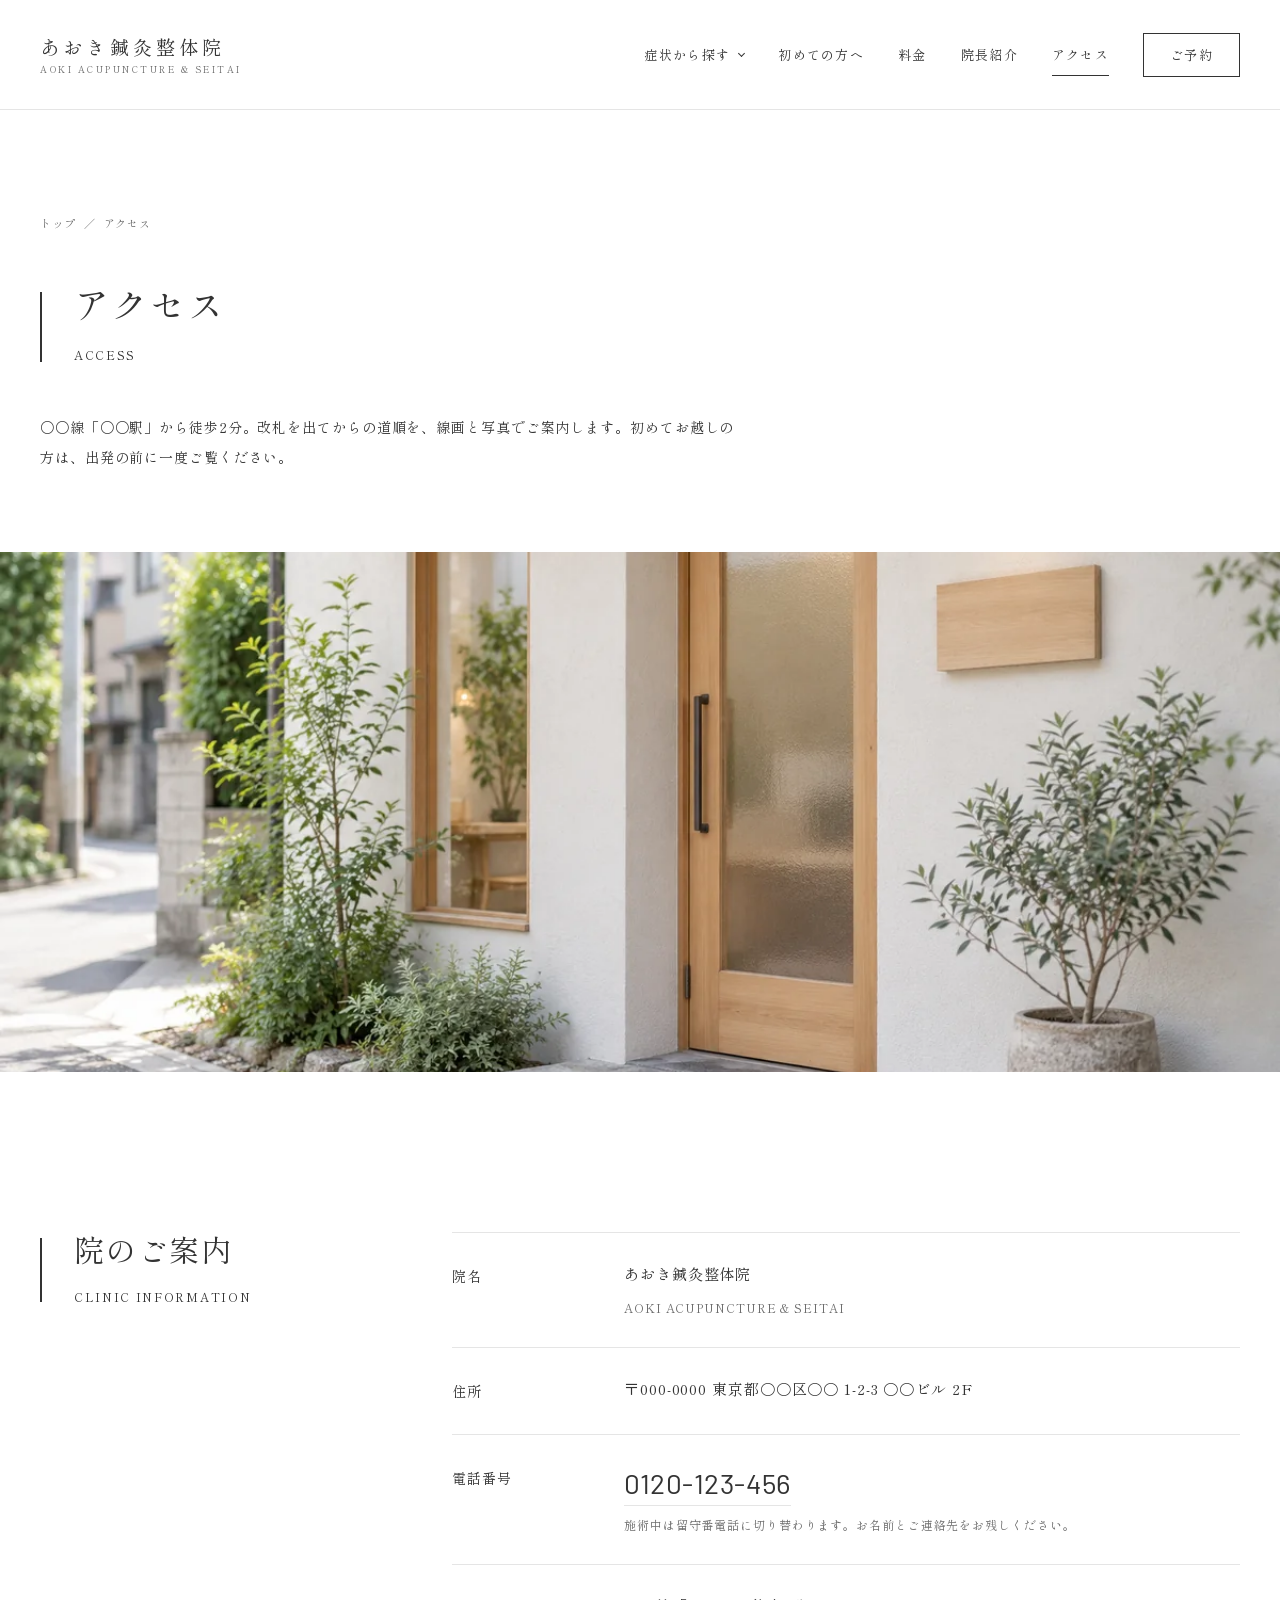
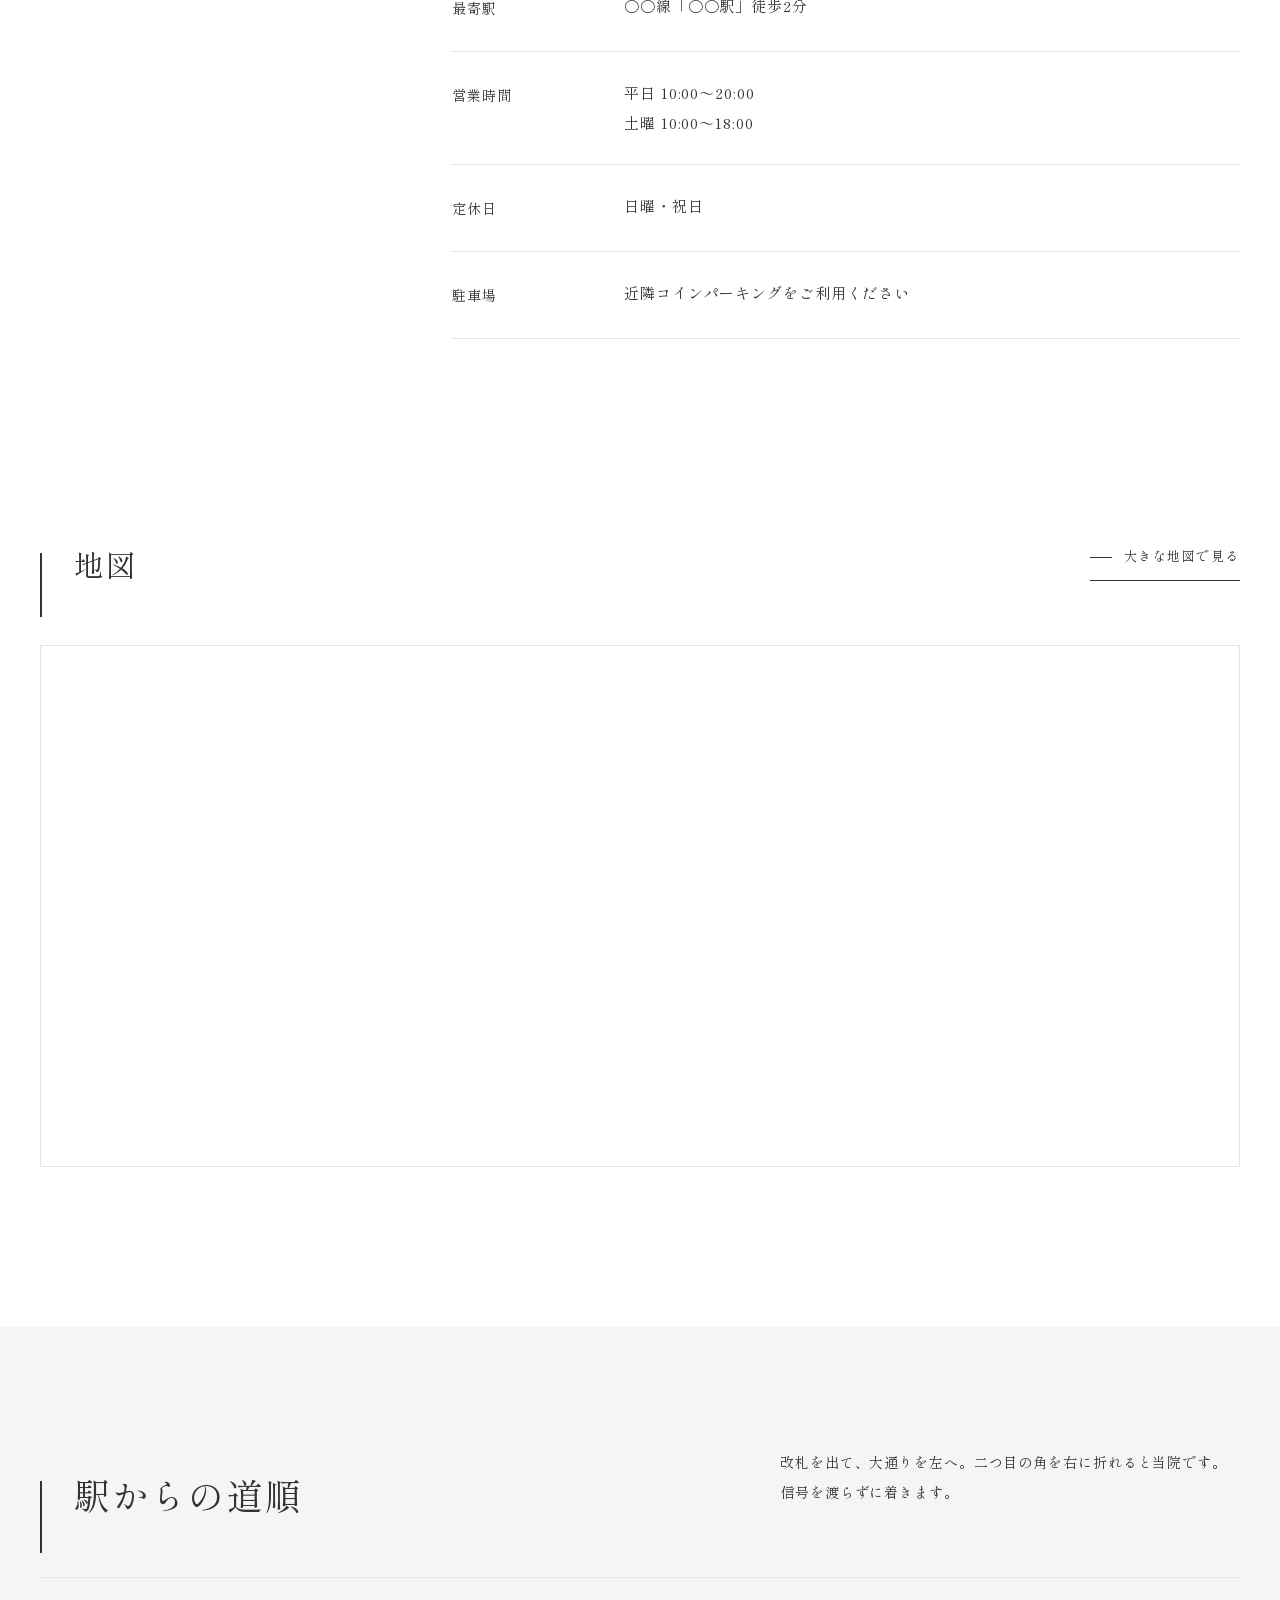
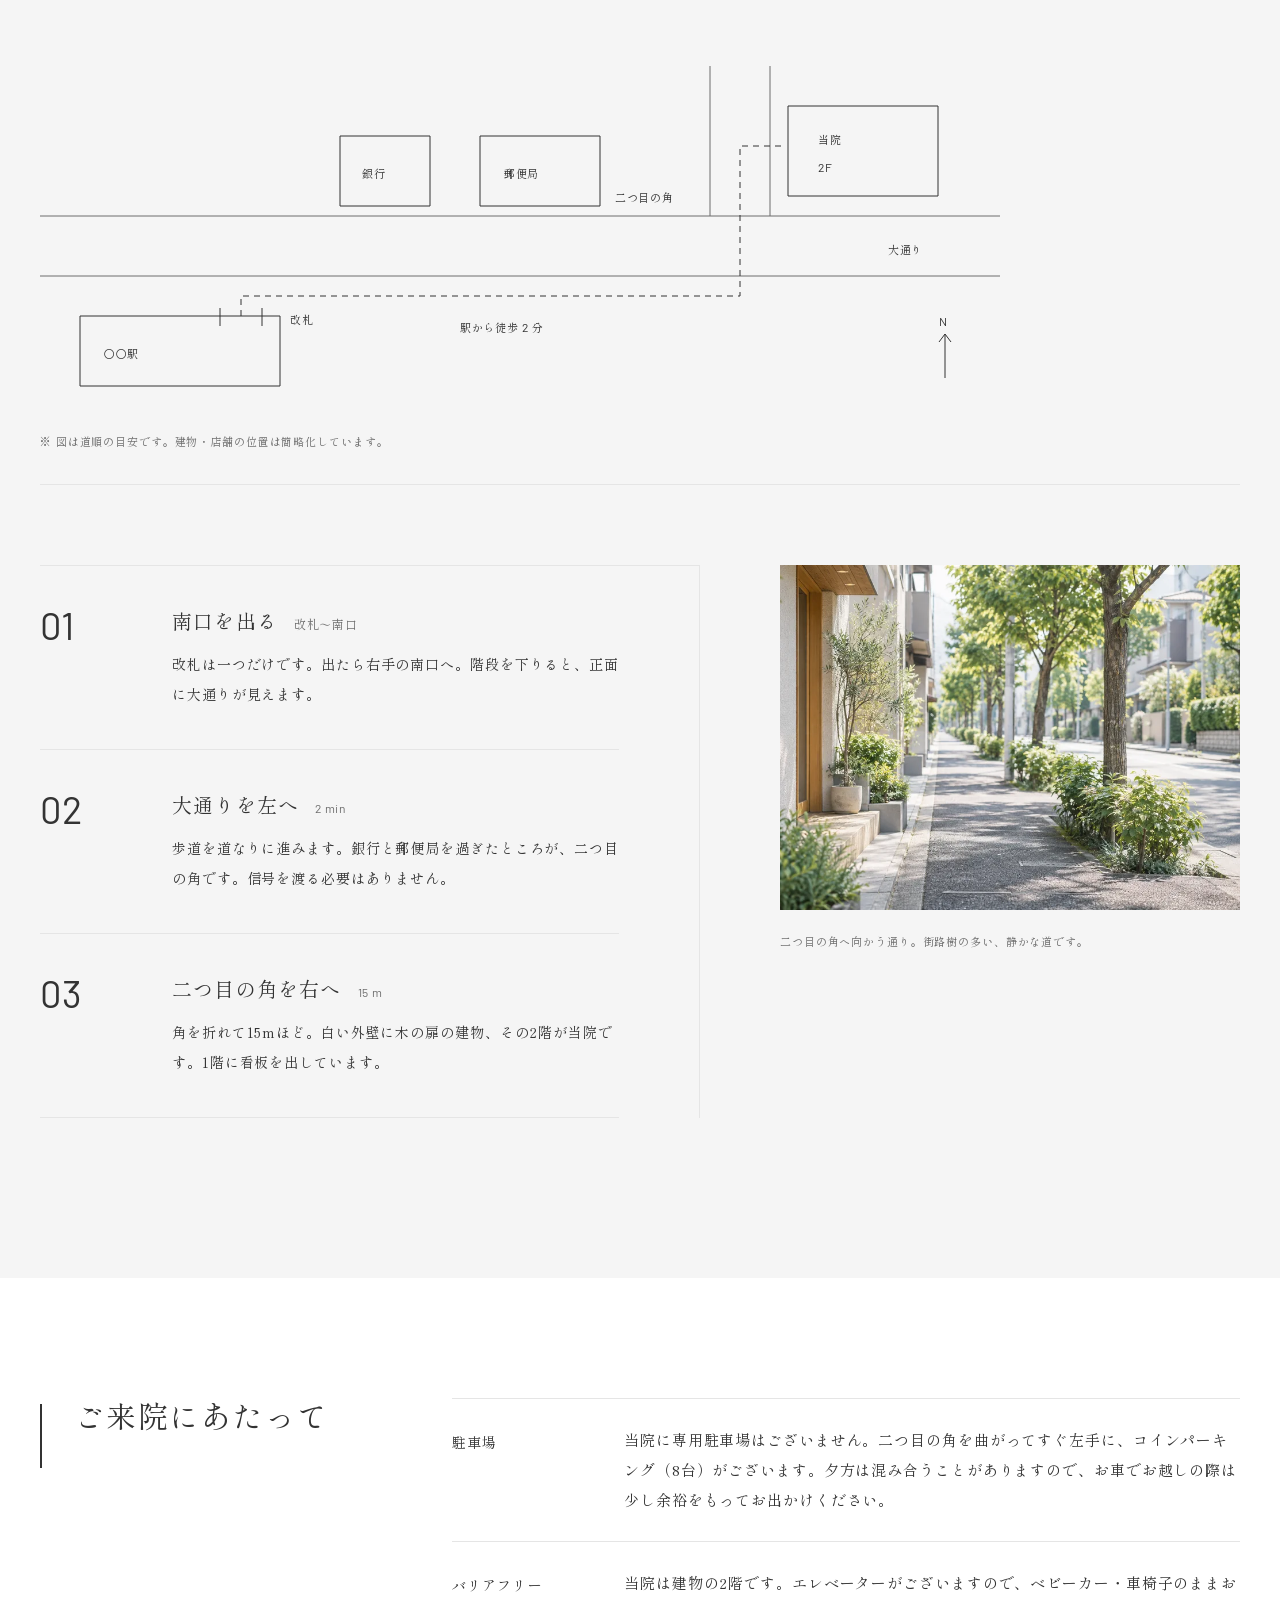
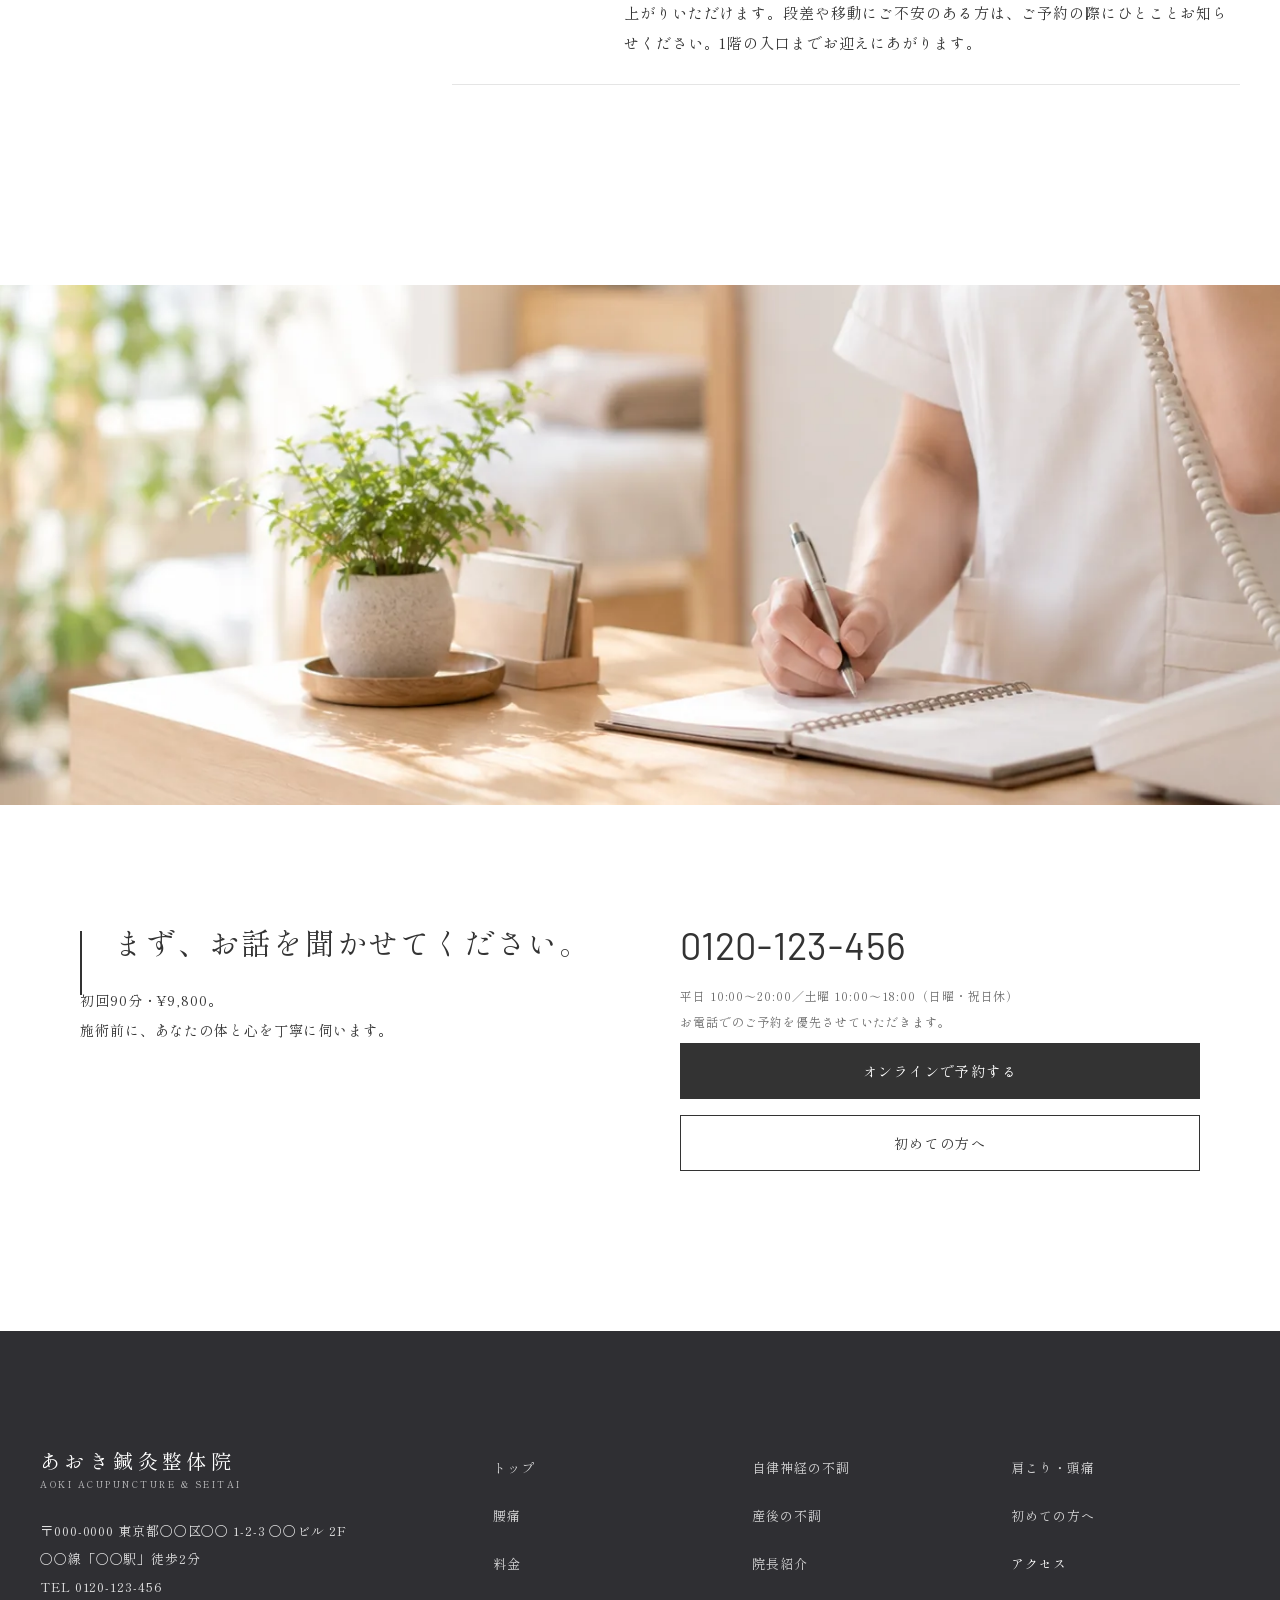
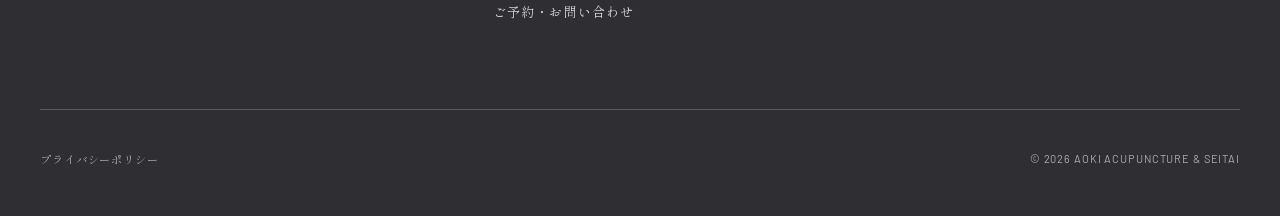
==== commit b706b0c9: "Hallmark audit の指摘を反映（A群14件） 1024〜1199px で見出しが砕ける固定トラックを minmax へ／ 英字ラベルを章の3か所に絞る（15→3）／上下余白の7連続を解消／" ====
--- a/access/index.html
+++ b/access/index.html
@@ -148,7 +148,7 @@
   <section class="l-section p-map" aria-labelledby="map-t">
     <div class="l-container">
       <div class="p-map__head">
-        <h2 class="c-title" id="map-t" data-reveal><span class="c-title__ja">地図</span><span class="c-title__en">Map</span></h2>
+        <h2 class="c-title" id="map-t" data-reveal><span class="c-title__ja">地図</span></h2>
         <a class="c-link c-link--arrow p-map__link" href="https://www.google.com/maps?q=%E6%9D%B1%E4%BA%AC%E9%A7%85" target="_blank" rel="noopener">大きな地図で見る</a>
       </div>
       <div class="p-map__frame" data-reveal>
@@ -161,7 +161,7 @@
   <section class="l-band p-route" aria-labelledby="route-t">
     <div class="l-container">
       <div class="p-route__head">
-        <h2 class="c-title c-title--lg" id="route-t" data-reveal><span class="c-title__ja">駅からの道順</span><span class="c-title__en">Directions</span></h2>
+        <h2 class="c-title c-title--lg" id="route-t" data-reveal><span class="c-title__ja">駅からの道順</span></h2>
         <p class="c-lead" data-reveal>改札を出て、大通りを左へ。二つ目の角を右に折れると当院です。信号を渡らずに着きます。</p>
       </div>
 
@@ -260,7 +260,7 @@
   <section class="l-section p-before" aria-labelledby="before-t">
     <div class="l-container">
       <div class="p-before__grid">
-        <h2 class="c-title" id="before-t" data-reveal><span class="c-title__ja">ご来院にあたって</span><span class="c-title__en">Before Your Visit</span></h2>
+        <h2 class="c-title" id="before-t" data-reveal><span class="c-title__ja">ご来院にあたって</span></h2>
         <dl class="c-spec c-spec--narrow" data-reveal>
           <div class="c-spec__row">
             <dt class="c-spec__key">駐車場</dt>
@@ -283,7 +283,7 @@
   <div class="l-cta__body">
     <div class="l-cta__grid">
       <div data-reveal>
-        <h2 class="c-title" id="cta-t"><span class="c-title__ja">まず、お話を<br class="br-sp">聞かせてください。</span><span class="c-title__en">Reservation</span></h2>
+        <h2 class="c-title" id="cta-t"><span class="c-title__ja">まず、お話を<br class="br-sp">聞かせてください。</span></h2>
         <p class="c-title__lead">初回90分・¥9,800。<br>施術前に、あなたの体と心を丁寧に伺います。</p>
       </div>
       <div data-reveal>
--- a/css/base.css
+++ b/css/base.css
@@ -7,8 +7,8 @@
 /* ---------- 0. トークン ---------- */
 :root{
   --bg:#fff; --bg-soft:#f5f5f5; --bg-mid:#efefef;
-  --ink:#333; --ink-mid:#767676; --ink-sub:#a3a3a3; --dark:#2f2f33;
-  --rule:#e5e5e5; --rule-ink:#333;
+  --ink:#333; --ink-mid:#6d6d6d; --ink-sub:#a3a3a3; --dark:#2f2f33;
+  --rule:#e5e5e5; --rule-ink:#333; --error:#a0513d;
   --font:"Shippori Mincho","Noto Serif JP",serif;
   --font-num:"Barlow","Shippori Mincho",sans-serif;
   --w-full:1400px; --w-main:1200px; --w-text:700px; --w-mid:860px;
@@ -39,6 +39,7 @@
 table{ border-collapse:collapse; width:100%; }
 strong{ font-weight:500; }
 :focus-visible{ outline:1px solid var(--ink); outline-offset:4px; }
+.l-footer :focus-visible{ outline:2px solid #fff; }
 .u-skip{ position:absolute; left:12px; top:-80px; z-index:10000; padding:12px 20px; background:var(--ink); color:#fff; font-size:13px; letter-spacing:.08em; }
 .u-skip:focus{ top:12px; }
 .u-vh{ position:absolute!important; width:1px; height:1px; margin:-1px; padding:0; overflow:hidden; clip:rect(0 0 0 0); clip-path:inset(50%); white-space:nowrap; border:0; }
@@ -185,6 +186,8 @@
 .c-spec__row{ display:grid; grid-template-columns:200px 1fr; gap:0 32px; padding:26px 0; border-bottom:1px solid var(--rule); }
 .c-spec__key{ font-size:14px; letter-spacing:.08em; color:var(--ink); }
 .c-spec__val{ font-size:15px; line-height:30px; }
+.c-spec__val a{ display:inline-block; padding:4px 0; border-bottom:1px solid var(--rule); transition:border-color .25s; }
+.c-spec__val a:hover{ border-bottom-color:var(--ink); }
 .c-spec__val .c-note{ margin-top:6px; }
 .c-spec--narrow .c-spec__row{ grid-template-columns:140px 1fr; }
 @media (max-width:767px){
@@ -206,7 +209,7 @@
 .c-steps{ counter-reset:step; border-top:1px solid var(--rule); }
 .c-steps__item{ counter-increment:step; display:grid; grid-template-columns:92px 1fr; gap:0 40px; padding:40px 0; border-bottom:1px solid var(--rule); }
 .c-steps__item::before{ content:counter(step,decimal-leading-zero); font-family:var(--font-num); font-size:38px; line-height:1; letter-spacing:.02em; color:var(--ink); }
-.c-steps__title{ font-size:20px; line-height:32px; letter-spacing:.06em; }
+.c-steps__title{ font-size:20px; line-height:30px; letter-spacing:.06em; }
 .c-steps__time{ display:inline-block; margin-left:16px; font-family:var(--font-num); font-size:12px; letter-spacing:.06em; color:var(--ink-mid); }
 .c-steps__text{ margin-top:10px; font-size:14px; line-height:30px; }
 .c-steps--media .c-steps__item{ grid-template-columns:92px 1fr 300px; }
@@ -229,7 +232,7 @@
 /* ---------- 11. 声（引用） ---------- */
 .c-voice{ padding:48px 0; border-bottom:1px solid var(--rule); }
 .c-voice:first-child{ border-top:1px solid var(--rule); }
-.c-voice__quote{ font-size:22px; line-height:40px; letter-spacing:.06em; }
+.c-voice__quote{ font-size:22px; line-height:34px; letter-spacing:.06em; }
 .c-voice__text{ max-width:var(--w-text); margin-top:20px; font-size:14px; line-height:30px; }
 .c-voice__meta{ margin-top:20px; font-size:12px; letter-spacing:.1em; color:var(--ink-mid); }
 .c-voice__meta strong{ font-family:var(--font-num); font-weight:400; margin-right:10px; }
@@ -285,8 +288,8 @@
 /* ---------- 15. 線画（guntûの間取り図の翻訳） ---------- */
 .c-draw{ width:100%; height:auto; }
 .c-draw .ln{ fill:none; stroke:var(--ink); stroke-width:1; vector-effect:non-scaling-stroke; }
-.c-draw .ln-thin{ fill:none; stroke:var(--ink-sub); stroke-width:1; vector-effect:non-scaling-stroke; }
-.c-draw .ln-dash{ fill:none; stroke:var(--ink-sub); stroke-width:1; stroke-dasharray:3 4; vector-effect:non-scaling-stroke; }
+.c-draw .ln-thin{ fill:none; stroke:var(--ink-mid); stroke-width:1; vector-effect:non-scaling-stroke; }
+.c-draw .ln-dash{ fill:none; stroke:var(--ink); stroke-width:1; stroke-dasharray:3 4; vector-effect:non-scaling-stroke; }
 .c-draw text{ font-family:var(--font); font-size:11px; letter-spacing:.06em; fill:var(--ink); }
 .c-draw .num{ font-family:var(--font-num); font-size:12px; fill:var(--ink); }
 
@@ -314,9 +317,9 @@
 .c-form__agree input{ width:16px; height:16px; margin:0; accent-color:var(--ink); }
 .c-form__agree a{ text-decoration:underline; text-underline-offset:4px; }
 .c-form__hp{ position:absolute; left:0; top:0; width:1px; height:1px; margin:-1px; padding:0; overflow:hidden; clip:rect(0 0 0 0); clip-path:inset(50%); white-space:nowrap; }
-.c-form__error{ display:none; margin-top:8px; font-size:12px; color:#a0513d; }
+.c-form__error{ display:none; margin-top:8px; font-size:12px; color:var(--error); }
 .c-form__field.is-error .c-form__error{ display:block; }
-.c-form__field.is-error .c-form__input,.c-form__field.is-error .c-form__textarea{ border-bottom-color:#a0513d; }
+.c-form__field.is-error .c-form__input,.c-form__field.is-error .c-form__textarea{ border-bottom-color:var(--error); }
 .c-form__done{ padding:60px 0; text-align:center; }
 @media (max-width:767px){ .c-form__field{ padding:24px 0; } .c-form__submit{ width:100%; } }
 
